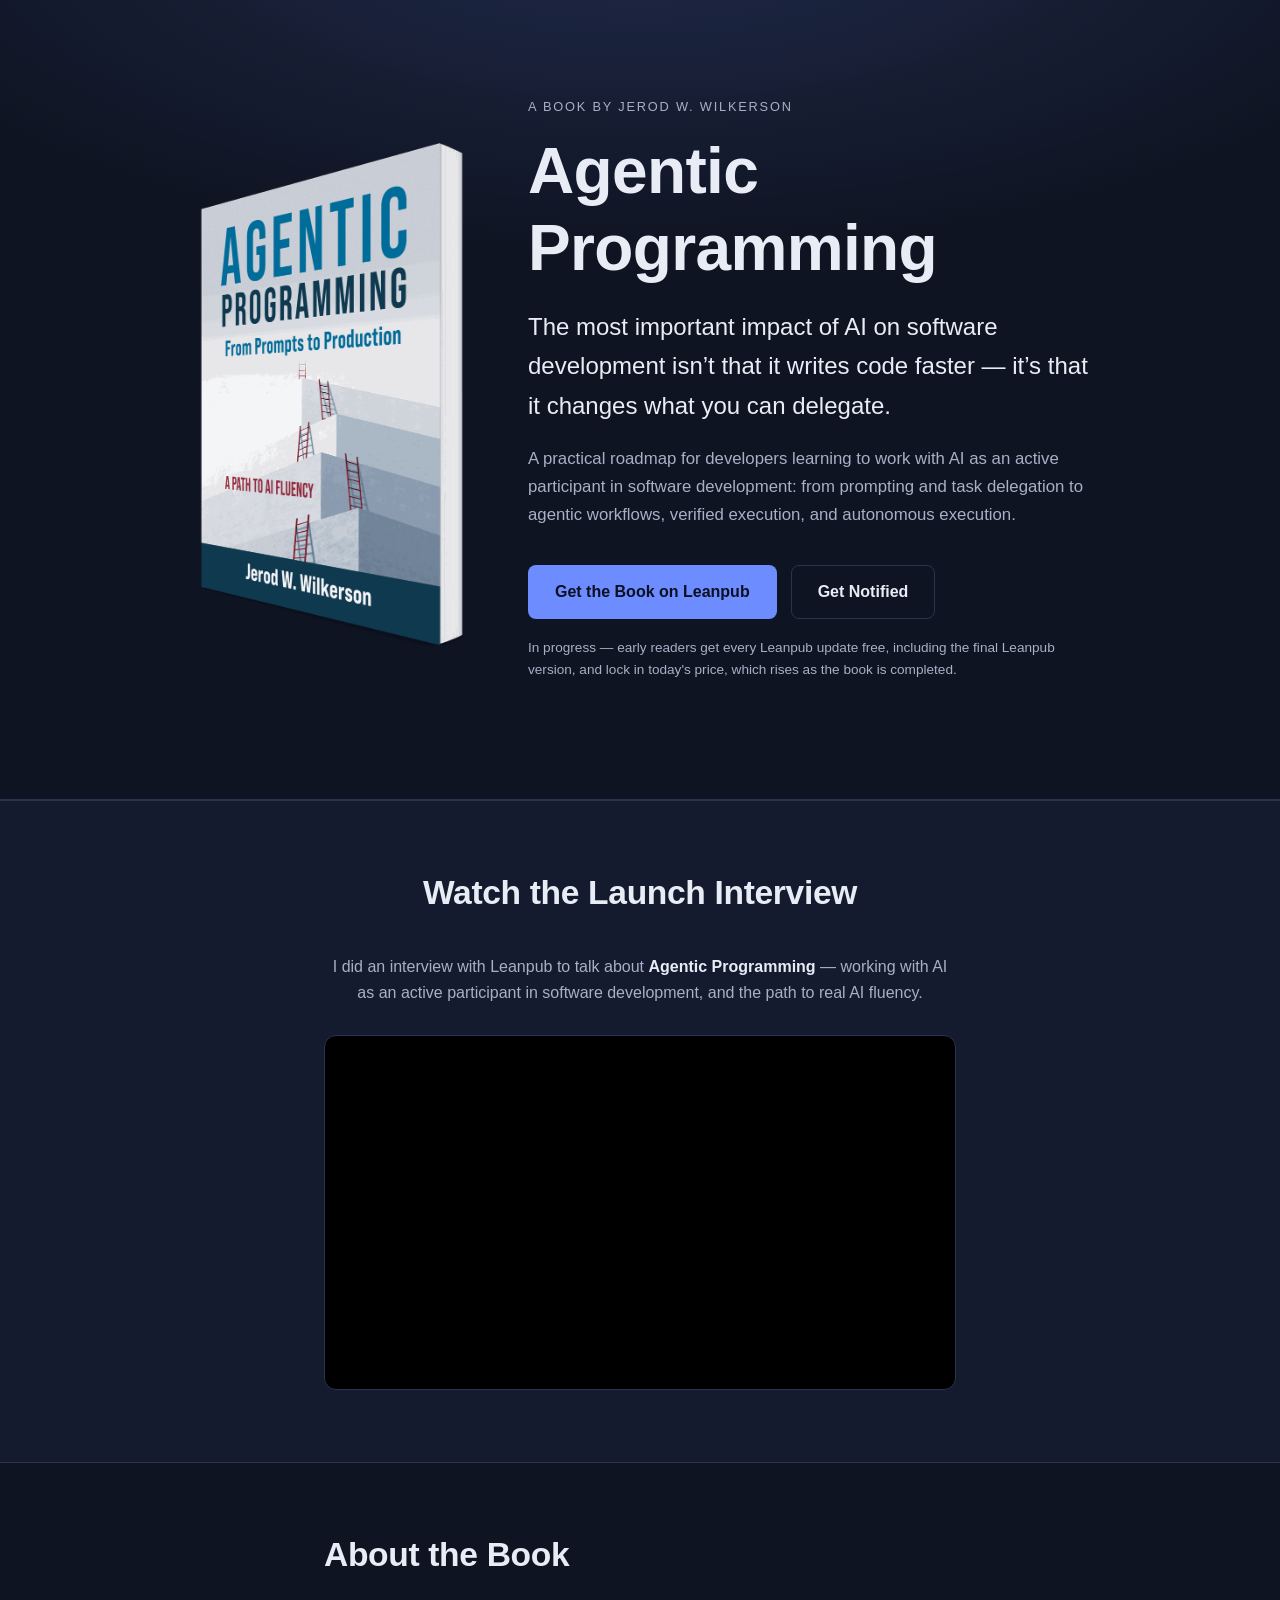
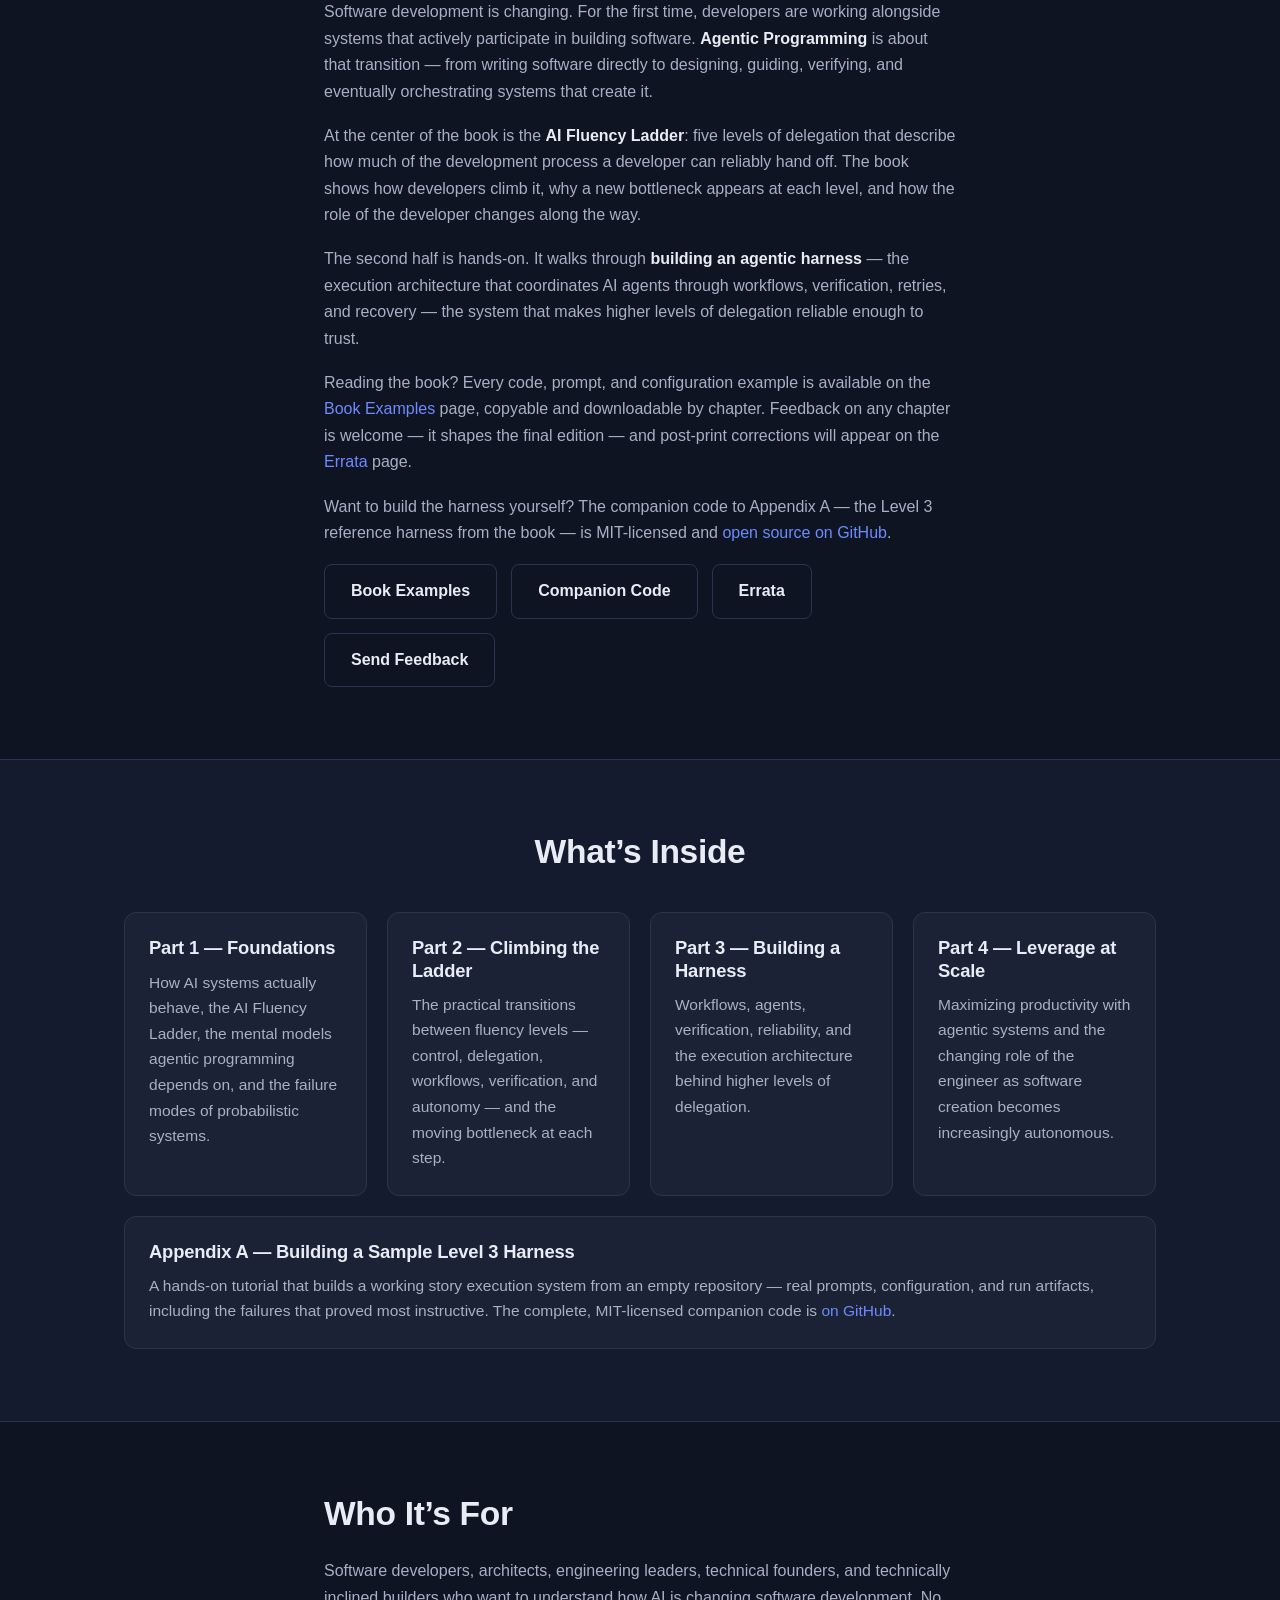
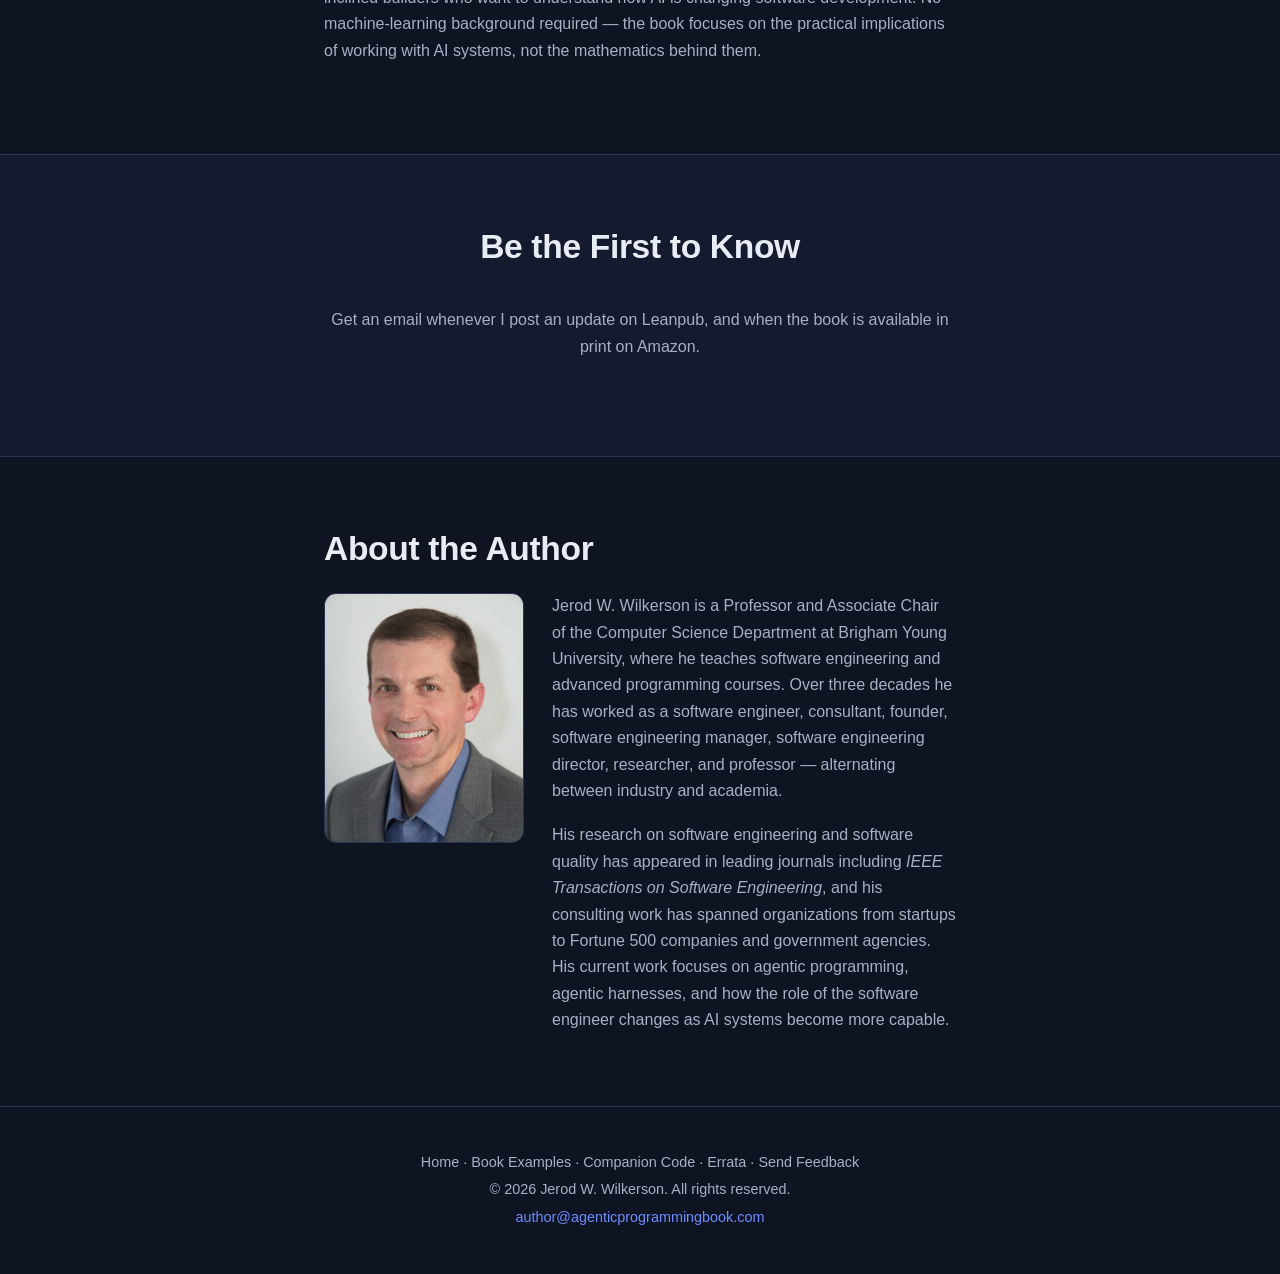
==== index.html @ 7eb28b61 "Replace hero cover with the 3D render of the final cover Crop and resize the professional 3D cover t" ====
<!DOCTYPE html>
<html lang="en">
<head>
  <meta charset="utf-8">
  <meta name="viewport" content="width=device-width, initial-scale=1">
  <title>Agentic Programming — From Prompts to Production: A Path to AI Fluency</title>
  <meta name="description" content="A roadmap for developers working with AI: climb the AI Fluency Ladder and build an agentic harness — from prompting to verified, autonomous execution.">

  <!-- Open Graph / social sharing -->
  <meta property="og:type" content="website">
  <meta property="og:url" content="https://agenticprogrammingbook.com/">
  <meta property="og:site_name" content="agenticprogrammingbook.com">
  <meta property="og:title" content="Agentic Programming">
  <meta property="og:description" content="A practical roadmap for developers learning to work with AI as an active participant in software development.">
  <meta property="og:image" content="https://agenticprogrammingbook.com/images/cover-share.jpg">
  <meta property="og:image:width" content="1200">
  <meta property="og:image:height" content="630">
  <meta property="og:image:alt" content="Agentic Programming by Jerod W. Wilkerson">
  <meta name="twitter:card" content="summary_large_image">

  <link rel="icon" href="favicon.svg" type="image/svg+xml">
  <link rel="stylesheet" href="styles.css">
</head>
<body>
  <header class="hero">
    <div class="container hero-grid">
      <img class="hero-cover" src="images/cover-web.png" width="640" height="1157" alt="Cover of Agentic Programming by Jerod W. Wilkerson">
      <div class="hero-copy">
      <p class="eyebrow">A book by Jerod W. Wilkerson</p>
      <h1>Agentic Programming</h1>
      <p class="tagline">The most important impact of AI on software development isn&rsquo;t that it writes code faster &mdash; it&rsquo;s that it changes what you can delegate.</p>
      <p class="subtitle">A practical roadmap for developers learning to work with AI as an active participant in software development: from prompting and task delegation to agentic workflows, verified execution, and autonomous execution.</p>

      <div class="cta-row">
        <a class="btn btn-primary" href="https://leanpub.com/agenticprogramming" target="_blank" rel="noopener noreferrer">
          Get the Book on Leanpub
        </a>
        <a class="btn btn-secondary" href="#notify">Get Notified</a>
      </div>
      <p class="cta-note">In progress — early readers get every Leanpub update free, including the final Leanpub version, and lock in today's price, which rises as the book is completed.</p>
      </div>
    </div>
  </header>

  <main>
    <section class="section section-alt" id="interview">
      <div class="container narrow center">
        <h2>Watch the Launch Interview</h2>
        <p>I did an interview with Leanpub to talk about <strong>Agentic Programming</strong> &mdash; working with AI as an active participant in software development, and the path to real AI fluency.</p>
        <div class="video-embed">
          <iframe src="https://www.youtube-nocookie.com/embed/8nQmI9jeba4" title="Agentic Programming launch interview" frameborder="0" allow="accelerometer; autoplay; clipboard-write; encrypted-media; gyroscope; picture-in-picture; web-share" referrerpolicy="strict-origin-when-cross-origin" allowfullscreen></iframe>
        </div>
      </div>
    </section>

    <section class="section" id="about">
      <div class="container narrow">
        <h2>About the Book</h2>
        <p>Software development is changing. For the first time, developers are working alongside systems that actively participate in building software. <strong>Agentic Programming</strong> is about that transition &mdash; from writing software directly to designing, guiding, verifying, and eventually orchestrating systems that create it.</p>
        <p>At the center of the book is the <strong>AI Fluency Ladder</strong>: five levels of delegation that describe how much of the development process a developer can reliably hand off. The book shows how developers climb it, why a new bottleneck appears at each level, and how the role of the developer changes along the way.</p>
        <p>The second half is hands-on. It walks through <strong>building an agentic harness</strong> &mdash; the execution architecture that coordinates AI agents through workflows, verification, retries, and recovery &mdash; the system that makes higher levels of delegation reliable enough to trust.</p>
        <p>Reading the book? Every code, prompt, and configuration example is available on the <a href="/examples/">Book Examples</a> page, copyable and downloadable by chapter. Feedback on any chapter is welcome &mdash; it shapes the final edition &mdash; and post-print corrections will appear on the <a href="/errata/">Errata</a> page.</p>
        <p>Want to build the harness yourself? The companion code to Appendix A &mdash; the Level&nbsp;3 reference harness from the book &mdash; is MIT-licensed and <a href="https://github.com/jerodw/level-five" target="_blank" rel="noopener noreferrer">open source on GitHub</a>.</p>
        <div class="cta-row cta-row-left">
          <a class="btn btn-secondary" href="/examples/">Book Examples</a>
          <a class="btn btn-secondary" href="https://github.com/jerodw/level-five" target="_blank" rel="noopener noreferrer">Companion Code</a>
          <a class="btn btn-secondary" href="/errata/">Errata</a>
          <a class="btn btn-secondary" href="/feedback/">Send Feedback</a>
        </div>
      </div>
    </section>

    <section class="section section-alt" id="inside">
      <div class="container">
        <h2>What&rsquo;s Inside</h2>
        <div class="grid">
          <div class="card">
            <h3>Part 1 &mdash; Foundations</h3>
            <p>How AI systems actually behave, the AI Fluency Ladder, the mental models agentic programming depends on, and the failure modes of probabilistic systems.</p>
          </div>
          <div class="card">
            <h3>Part 2 &mdash; Climbing the Ladder</h3>
            <p>The practical transitions between fluency levels &mdash; control, delegation, workflows, verification, and autonomy &mdash; and the moving bottleneck at each step.</p>
          </div>
          <div class="card">
            <h3>Part 3 &mdash; Building a Harness</h3>
            <p>Workflows, agents, verification, reliability, and the execution architecture behind higher levels of delegation.</p>
          </div>
          <div class="card">
            <h3>Part 4 &mdash; Leverage at Scale</h3>
            <p>Maximizing productivity with agentic systems and the changing role of the engineer as software creation becomes increasingly autonomous.</p>
          </div>
          <div class="card card-wide">
            <h3>Appendix A &mdash; Building a Sample Level&nbsp;3 Harness</h3>
            <p>A hands-on tutorial that builds a working story execution system from an empty repository &mdash; real prompts, configuration, and run artifacts, including the failures that proved most instructive. The complete, MIT-licensed companion code is <a href="https://github.com/jerodw/level-five" target="_blank" rel="noopener noreferrer">on GitHub</a>.</p>
          </div>
        </div>
      </div>
    </section>

    <section class="section" id="audience">
      <div class="container narrow">
        <h2>Who It&rsquo;s For</h2>
        <p>Software developers, architects, engineering leaders, technical founders, and technically inclined builders who want to understand how AI is changing software development. No machine-learning background required &mdash; the book focuses on the practical implications of working with AI systems, not the mathematics behind them.</p>
      </div>
    </section>

    <section class="section section-alt" id="notify">
      <div class="container narrow center">
        <h2>Be the First to Know</h2>
        <p>Get an email whenever I post an update on Leanpub, and when the book is available in print on Amazon.</p>
        <!-- MailerLite embedded signup form (account 2457989, form 4Bu8OJ) -->
        <div class="ml-embedded" data-form="4Bu8OJ"></div>
      </div>
    </section>

    <section class="section" id="author">
      <div class="container narrow">
        <h2>About the Author</h2>
        <div class="author-layout">
          <img class="author-photo" src="images/author-photo.jpg" srcset="images/author-photo-200.jpg 200w, images/author-photo-400.jpg 400w, images/author-photo.jpg 600w" sizes="(max-width: 600px) 180px, 200px" alt="Photo of Jerod W. Wilkerson" loading="lazy" onerror="this.style.display='none'">
          <div class="author-bio">
            <p>Jerod W. Wilkerson is a Professor and Associate Chair of the Computer Science Department at Brigham Young University, where he teaches software engineering and advanced programming courses. Over three decades he has worked as a software engineer, consultant, founder, software engineering manager, software engineering director, researcher, and professor &mdash; alternating between industry and academia.</p>
            <p>His research on software engineering and software quality has appeared in leading journals including <em>IEEE Transactions on Software Engineering</em>, and his consulting work has spanned organizations from startups to Fortune 500 companies and government agencies. His current work focuses on agentic programming, agentic harnesses, and how the role of the software engineer changes as AI systems become more capable.</p>
          </div>
        </div>
      </div>
    </section>
  </main>

  <footer class="footer">
    <div class="container">
      <p class="footer-nav"><a href="/">Home</a> &middot; <a href="/examples/">Book Examples</a> &middot; <a href="https://github.com/jerodw/level-five" target="_blank" rel="noopener noreferrer">Companion Code</a> &middot; <a href="/errata/">Errata</a> &middot; <a href="/feedback/">Send Feedback</a></p>
      <p>&copy; 2026 Jerod W. Wilkerson. All rights reserved.</p>
      <p><a href="mailto:author@agenticprogrammingbook.com">author@agenticprogrammingbook.com</a></p>
    </div>
  </footer>

  <!-- MailerLite Universal -->
  <script>
      (function(w,d,e,u,f,l,n){w[f]=w[f]||function(){(w[f].q=w[f].q||[])
      .push(arguments);},l=d.createElement(e),l.async=1,l.src=u,
      n=d.getElementsByTagName(e)[0],n.parentNode.insertBefore(l,n);})
      (window,document,'script','https://assets.mailerlite.com/js/universal.js','ml');
      ml('account', '2457989');
  </script>
  <!-- End MailerLite Universal -->
</body>
</html>
---- styles.css ----
:root {
  --bg: #0f1422;
  --bg-alt: #151b2e;
  --surface: #1b2236;
  --text: #e8ecf5;
  --muted: #a7b0c4;
  --accent: #6c8cff;
  --accent-hover: #8aa3ff;
  --border: #2a3350;
  --maxw: 1080px;
  --maxw-narrow: 680px;
}

* { box-sizing: border-box; }

html { scroll-behavior: smooth; }

body {
  margin: 0;
  font-family: -apple-system, BlinkMacSystemFont, "Segoe UI", Roboto, Helvetica, Arial, sans-serif;
  line-height: 1.65;
  color: var(--text);
  background: var(--bg);
  -webkit-font-smoothing: antialiased;
}

.container {
  width: 100%;
  max-width: var(--maxw);
  margin: 0 auto;
  padding: 0 24px;
}

.container.narrow { max-width: var(--maxw-narrow); }
.center { text-align: center; }

h1, h2, h3 { line-height: 1.2; letter-spacing: -0.01em; }

a { color: var(--accent); text-decoration: none; }
a:hover { color: var(--accent-hover); text-decoration: underline; }

/* Hero */
.hero {
  padding: 96px 0 104px;
  background: radial-gradient(1200px 480px at 50% -10%, rgba(108,140,255,0.18), transparent 70%), var(--bg);
  border-bottom: 1px solid var(--border);
  text-align: center;
}

.eyebrow {
  text-transform: uppercase;
  letter-spacing: 0.14em;
  font-size: 0.8rem;
  color: var(--muted);
  margin: 0 0 16px;
}

.hero h1 {
  font-size: clamp(2.5rem, 6vw, 4rem);
  margin: 0 0 20px;
}

.tagline {
  font-size: clamp(1.15rem, 2.4vw, 1.5rem);
  max-width: 760px;
  margin: 0 auto 20px;
  color: var(--text);
}

.subtitle {
  font-size: 1.05rem;
  max-width: 680px;
  margin: 0 auto 36px;
  color: var(--muted);
}

/* Buttons */
.cta-row {
  display: flex;
  gap: 14px;
  justify-content: center;
  flex-wrap: wrap;
}

.btn {
  display: inline-block;
  padding: 13px 26px;
  border-radius: 8px;
  font-weight: 600;
  font-size: 1rem;
  text-decoration: none;
  transition: background 0.15s ease, border-color 0.15s ease, transform 0.05s ease;
  border: 1px solid transparent;
}
.btn:hover { text-decoration: none; }
.btn:active { transform: translateY(1px); }

.btn-primary { background: var(--accent); color: #0c1020; }
.btn-primary:hover { background: var(--accent-hover); color: #0c1020; }

.btn-secondary { background: transparent; color: var(--text); border-color: var(--border); }
.btn-secondary:hover { border-color: var(--accent); color: var(--accent-hover); }

.cta-row-left { justify-content: flex-start; }

.cta-note {
  font-size: 0.85rem;
  color: var(--muted);
  margin-top: 18px;
}

/* Hero cover + two-column layout */
.hero-grid {
  display: flex;
  align-items: center;
  justify-content: center;
  gap: 56px;
  text-align: left;
}
.hero-cover {
  flex: 0 0 auto;
  width: 280px;
  max-width: 100%;
  height: auto;
  /* 3D render on a transparent background; the shadow is baked into the image. */
}
.hero-copy { max-width: 560px; }
.hero-copy .tagline,
.hero-copy .subtitle { margin-left: 0; margin-right: 0; }
.hero-copy .cta-row { justify-content: flex-start; }

@media (max-width: 820px) {
  .hero-grid { flex-direction: column; text-align: center; gap: 36px; }
  .hero-cover { width: 230px; }
  .hero-copy .tagline,
  .hero-copy .subtitle { margin-left: auto; margin-right: auto; }
  .hero-copy .cta-row { justify-content: center; }
}

/* Sections */
.section { padding: 72px 0; }
.section-alt { background: var(--bg-alt); border-top: 1px solid var(--border); border-bottom: 1px solid var(--border); }

.section h2 {
  font-size: clamp(1.6rem, 3vw, 2.1rem);
  margin: 0 0 24px;
}
.section.section-alt .container > h2 { text-align: center; margin-bottom: 40px; }

.section p { color: var(--muted); margin: 0 0 18px; }
.section p strong { color: var(--text); }

.video-embed {
  position: relative;
  width: 100%;
  aspect-ratio: 16 / 9;
  margin-top: 28px;
  border-radius: 12px;
  overflow: hidden;
  border: 1px solid var(--border);
  background: #000;
}
.video-embed iframe {
  position: absolute;
  inset: 0;
  width: 100%;
  height: 100%;
}

/* Card grid */
.grid {
  display: grid;
  grid-template-columns: repeat(auto-fit, minmax(240px, 1fr));
  gap: 20px;
}

.card {
  background: var(--surface);
  border: 1px solid var(--border);
  border-radius: 12px;
  padding: 24px;
}
.card h3 { margin: 0 0 10px; font-size: 1.15rem; color: var(--text); }
.card p { margin: 0; font-size: 0.97rem; }
.card-wide { grid-column: 1 / -1; }

/* Author */
.author-layout {
  display: flex;
  gap: 28px;
  align-items: flex-start;
}
.author-photo {
  flex: 0 0 auto;
  display: block;
  width: 200px;
  height: auto;          /* preserve the photo's natural 4:5 aspect ratio */
  border-radius: 12px;
  border: 1px solid var(--border);
}
.author-bio { flex: 1 1 auto; }
.author-bio p:last-child { margin-bottom: 0; }

@media (max-width: 600px) {
  .author-layout { flex-direction: column; align-items: center; text-align: left; }
  .author-photo { width: 180px; }
}

/* MailerLite embedded form */
.ml-embedded {
  max-width: 460px;
  margin: 24px auto 0;
}

/* Feedback form (/feedback) */
.feedback-title {
  font-size: clamp(2rem, 5vw, 3rem);
  margin: 0 0 20px;
  text-align: center;
}

.feedback-form { margin-top: 36px; }

.feedback-form .field { margin-bottom: 22px; }

.feedback-form label {
  display: block;
  font-weight: 600;
  margin-bottom: 8px;
  color: var(--text);
}

.feedback-form .req { color: var(--accent); }

.feedback-form select,
.feedback-form input,
.feedback-form textarea {
  width: 100%;
  padding: 11px 14px;
  font: inherit;
  color: var(--text);
  background: var(--surface);
  border: 1px solid var(--border);
  border-radius: 8px;
}
.feedback-form textarea { resize: vertical; }

.feedback-form select:focus,
.feedback-form input:focus,
.feedback-form textarea:focus {
  outline: 2px solid var(--accent-hover);
  outline-offset: 1px;
  border-color: var(--accent);
}

.feedback-form .field-note {
  font-size: 0.85rem;
  color: var(--muted);
  margin: 8px 0 0;
}

/* Honeypot: hidden from humans, present for bots */
.hp-field {
  position: absolute;
  left: -9999px;
  width: 1px;
  height: 1px;
  overflow: hidden;
}

.form-error { color: #ff8a8a; }

.form-thanks { text-align: center; padding: 40px 0; }
.form-thanks h2 { font-size: clamp(1.6rem, 3vw, 2.1rem); margin: 0 0 12px; }

/* Subpage title (errata, examples) */
.page-title {
  font-size: clamp(2rem, 5vw, 3rem);
  margin: 0 0 20px;
  text-align: center;
}

/* Errata (/errata) */
.errata-list { margin-top: 48px; }
.errata-list h2 { font-size: clamp(1.4rem, 2.6vw, 1.8rem); margin: 0 0 20px; }
.erratum {
  border-top: 1px solid var(--border);
  padding: 18px 0 6px;
}
.erratum-meta {
  font-size: 0.85rem;
  color: var(--muted);
  margin: 0 0 6px;
}
.erratum-loc { color: var(--text); font-weight: 600; }
.erratum-desc { margin: 0 0 12px; }

/* Book examples (/examples) */
.examples-intro { padding: 0; margin-bottom: 8px; }

.chapter-index {
  display: flex;
  flex-wrap: wrap;
  justify-content: center;
  gap: 10px;
  margin: 24px auto 8px;
  max-width: 820px;
}
.chip {
  display: inline-block;
  padding: 6px 14px;
  border: 1px solid var(--border);
  border-radius: 999px;
  background: var(--surface);
  color: var(--text);
  font-size: 0.9rem;
}
.chip:hover { border-color: var(--accent); color: var(--accent-hover); text-decoration: none; }

.examples-loading { color: var(--muted); margin-top: 40px; }

.chapter-block { margin-top: 56px; }
.chapter-head {
  display: flex;
  align-items: baseline;
  justify-content: space-between;
  flex-wrap: wrap;
  gap: 10px 18px;
  border-bottom: 1px solid var(--border);
  padding-bottom: 12px;
  margin-bottom: 8px;
}
.chapter-head h2 { margin: 0; font-size: clamp(1.4rem, 2.6vw, 1.8rem); }
.chapter-meta { display: flex; align-items: center; gap: 14px; }
.chapter-count { font-size: 0.9rem; color: var(--muted); }

.btn-small {
  padding: 7px 14px;
  font-size: 0.85rem;
  border-radius: 7px;
  font-family: inherit;
  cursor: pointer;
}
button.btn-small:disabled { opacity: 0.7; cursor: default; }

.example {
  background: var(--surface);
  border: 1px solid var(--border);
  border-radius: 12px;
  padding: 20px 22px;
  margin-top: 24px;
}
.example:target { border-color: var(--accent); }

.example-head {
  display: flex;
  align-items: flex-start;
  justify-content: space-between;
  flex-wrap: wrap;
  gap: 10px 18px;
  margin-bottom: 10px;
}
.example-title {
  display: flex;
  align-items: baseline;
  flex-wrap: wrap;
  gap: 10px;
  min-width: 0;
}
.example-title h3 { margin: 0; font-size: 1.05rem; color: var(--text); }
.example-anchor { color: var(--muted); font-weight: 600; }
.example-anchor:hover { color: var(--accent-hover); text-decoration: none; }

.type-tag {
  display: inline-block;
  padding: 2px 10px;
  border-radius: 999px;
  border: 1px solid var(--border);
  font-size: 0.72rem;
  text-transform: uppercase;
  letter-spacing: 0.08em;
  color: var(--muted);
  background: var(--bg-alt);
}

.example-actions { display: flex; gap: 8px; flex-shrink: 0; }

.example-desc { font-size: 0.95rem; margin: 0 0 12px; }

.example-code {
  background: var(--bg);
  border: 1px solid var(--border);
  border-radius: 8px;
  padding: 14px 16px;
  margin: 0;
  overflow-x: auto;
  font-size: 0.85rem;
  line-height: 1.55;
  tab-size: 4;
}
.example-code code {
  font-family: ui-monospace, SFMono-Regular, Menlo, Consolas, "Liberation Mono", monospace;
  white-space: pre;
}

/* Footer nav links */
.footer-nav a { color: var(--muted); }
.footer-nav a:hover { color: var(--accent-hover); }

/* Footer */
.footer {
  padding: 40px 0;
  border-top: 1px solid var(--border);
  background: var(--bg);
  text-align: center;
}
.footer p { margin: 4px 0; color: var(--muted); font-size: 0.9rem; }

/* Focus visibility for keyboard users */
a:focus-visible, .btn:focus-visible {
  outline: 2px solid var(--accent-hover);
  outline-offset: 3px;
}

@media (max-width: 600px) {
  .hero { padding: 72px 0 56px; }
  .section { padding: 56px 0; }
}

/* What's New (/whats-new) — unlisted release-notes page */

/* Prose runs narrow inside the wide container; the change tables use the full width. */
.prose {
  max-width: var(--maxw-narrow);
  margin-left: auto;
  margin-right: auto;
}

.standfirst {
  font-size: 1.15rem;
  color: var(--text);
}

.release { margin-top: 56px; }

.release-date {
  font-size: clamp(1.4rem, 2.8vw, 1.9rem);
  margin: 0 0 8px;
  padding-bottom: 14px;
  border-bottom: 1px solid var(--border);
}

.release-tag {
  display: inline-block;
  margin-left: 10px;
  padding: 3px 12px;
  border-radius: 999px;
  border: 1px solid var(--border);
  background: var(--surface);
  font-size: 0.72rem;
  font-weight: 600;
  letter-spacing: 0.08em;
  text-transform: uppercase;
  color: var(--muted);
  vertical-align: middle;
}

/* Older releases collapse: <details class="release release-past"> */
.release-past > summary { cursor: pointer; list-style: none; }
.release-past > summary::-webkit-details-marker { display: none; }
.release-past > summary::before {
  content: "\25B8";
  display: inline-block;
  margin-right: 12px;
  color: var(--muted);
  transition: transform 0.15s ease;
}
.release-past[open] > summary::before { transform: rotate(90deg); }
.release-past > summary:hover { color: var(--accent-hover); }

.tier { margin-top: 48px; }

.tier-title {
  font-size: clamp(1.15rem, 2.2vw, 1.4rem);
  margin: 0 0 6px;
  color: var(--text);
}

.tier-note {
  color: var(--muted);
  margin: 0 0 4px;
  font-size: 0.95rem;
}

/* "The short version" heads prose rather than a table, so it needs the gap. */
.prose > .tier-title { margin-bottom: 14px; }

/* Change tables (Tier 1 / Tier 2) */
.changes {
  width: 100%;
  border-collapse: collapse;
  margin-top: 20px;
}

.changes th {
  text-align: left;
  font-size: 0.72rem;
  font-weight: 600;
  text-transform: uppercase;
  letter-spacing: 0.1em;
  color: var(--muted);
  padding: 0 0 10px;
  border-bottom: 1px solid var(--border);
}
.changes th:first-child { padding-right: 32px; }

.changes td {
  border-top: 1px solid var(--border);
  padding: 18px 0;
  color: var(--muted);
  font-size: 0.97rem;
  vertical-align: top;
}
.changes td:first-child {
  width: 30%;
  padding-right: 32px;
  color: var(--text);
}
.changes td strong { color: var(--text); }

.close-note {
  margin-top: 64px;
  padding-top: 32px;
  border-top: 1px solid var(--border);
}
.close-note p { color: var(--muted); margin: 0 0 18px; }

.close-note .closing-line {
  color: var(--text);
  margin-bottom: 6px;
}

.signature { font-style: italic; }

/* Stack each row into a labeled block rather than squeezing two columns. */
@media (max-width: 700px) {
  .changes thead { display: none; }
  .changes,
  .changes tbody,
  .changes tr,
  .changes td { display: block; width: 100%; }

  .changes tr {
    border-top: 1px solid var(--border);
    padding: 18px 0;
  }
  .changes td { border-top: 0; padding: 0; }
  .changes td:first-child {
    width: auto;
    padding: 0 0 8px;
    font-size: 1rem;
  }
}
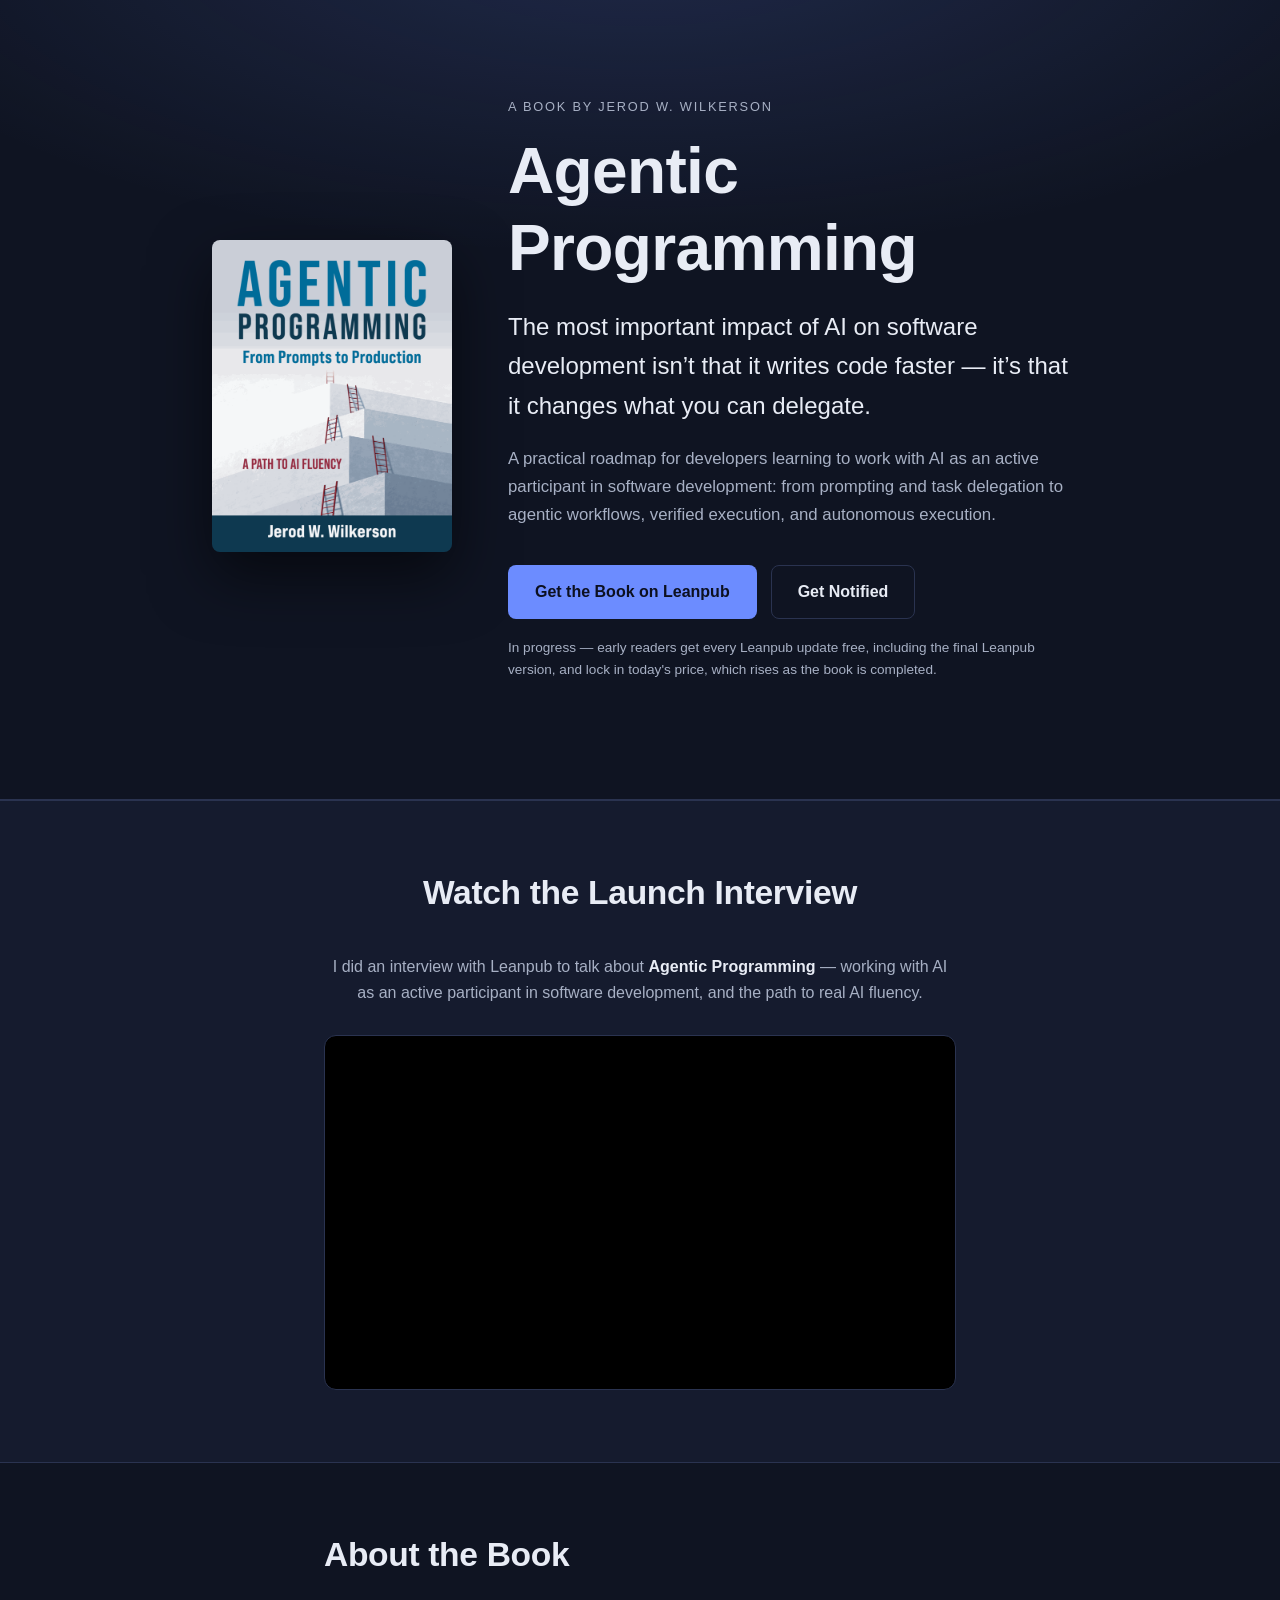
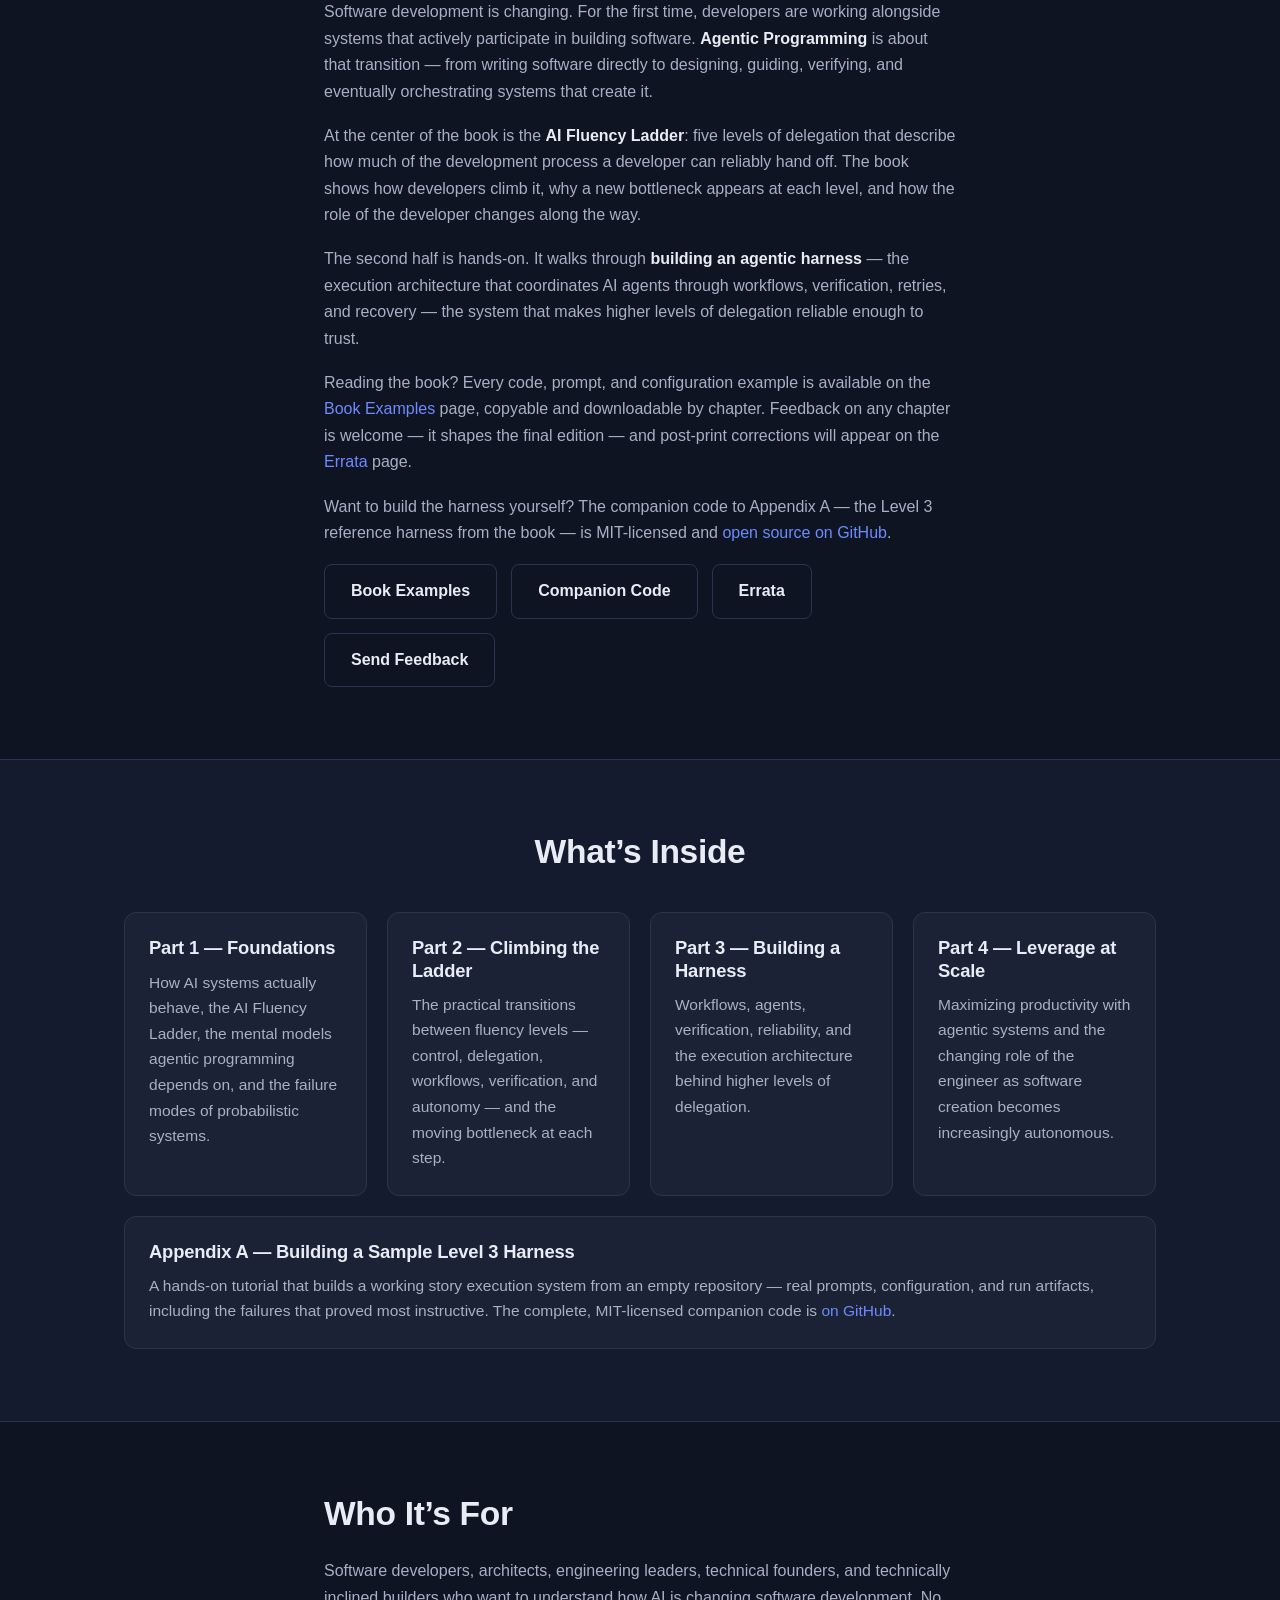
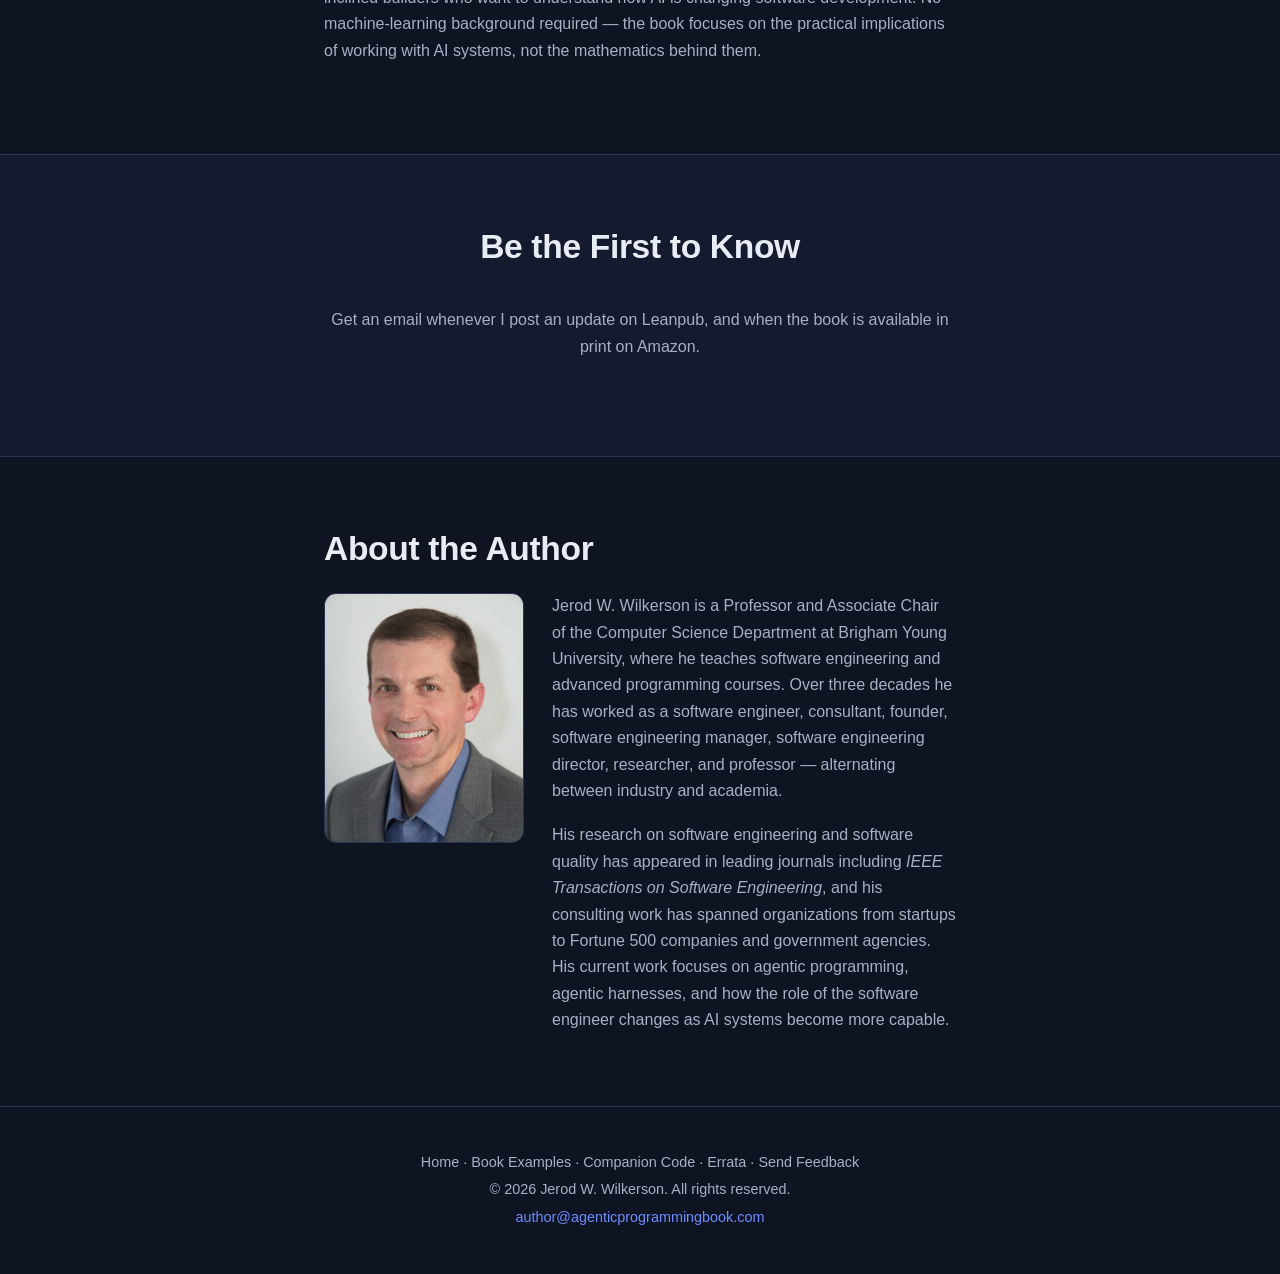
==== commit 2f2a3cbb: "Switch to the flat final cover; regenerate hero, full-size, and share images Use the flat FRONT-FINA" ====
--- a/index.html
+++ b/index.html
@@ -24,7 +24,7 @@
 <body>
   <header class="hero">
     <div class="container hero-grid">
-      <img class="hero-cover" src="images/cover-web.png" width="640" height="1157" alt="Cover of Agentic Programming by Jerod W. Wilkerson">
+      <img class="hero-cover" src="images/cover-web.png" width="600" height="781" alt="Cover of Agentic Programming by Jerod W. Wilkerson">
       <div class="hero-copy">
       <p class="eyebrow">A book by Jerod W. Wilkerson</p>
       <h1>Agentic Programming</h1>
--- a/styles.css
+++ b/styles.css
@@ -119,10 +119,11 @@
 }
 .hero-cover {
   flex: 0 0 auto;
-  width: 280px;
+  width: 240px;
   max-width: 100%;
   height: auto;
-  /* 3D render on a transparent background; the shadow is baked into the image. */
+  border-radius: 8px;
+  box-shadow: 0 24px 60px rgba(0, 0, 0, 0.55);
 }
 .hero-copy { max-width: 560px; }
 .hero-copy .tagline,
@@ -131,7 +132,7 @@
 
 @media (max-width: 820px) {
   .hero-grid { flex-direction: column; text-align: center; gap: 36px; }
-  .hero-cover { width: 230px; }
+  .hero-cover { width: 200px; }
   .hero-copy .tagline,
   .hero-copy .subtitle { margin-left: auto; margin-right: auto; }
   .hero-copy .cta-row { justify-content: center; }
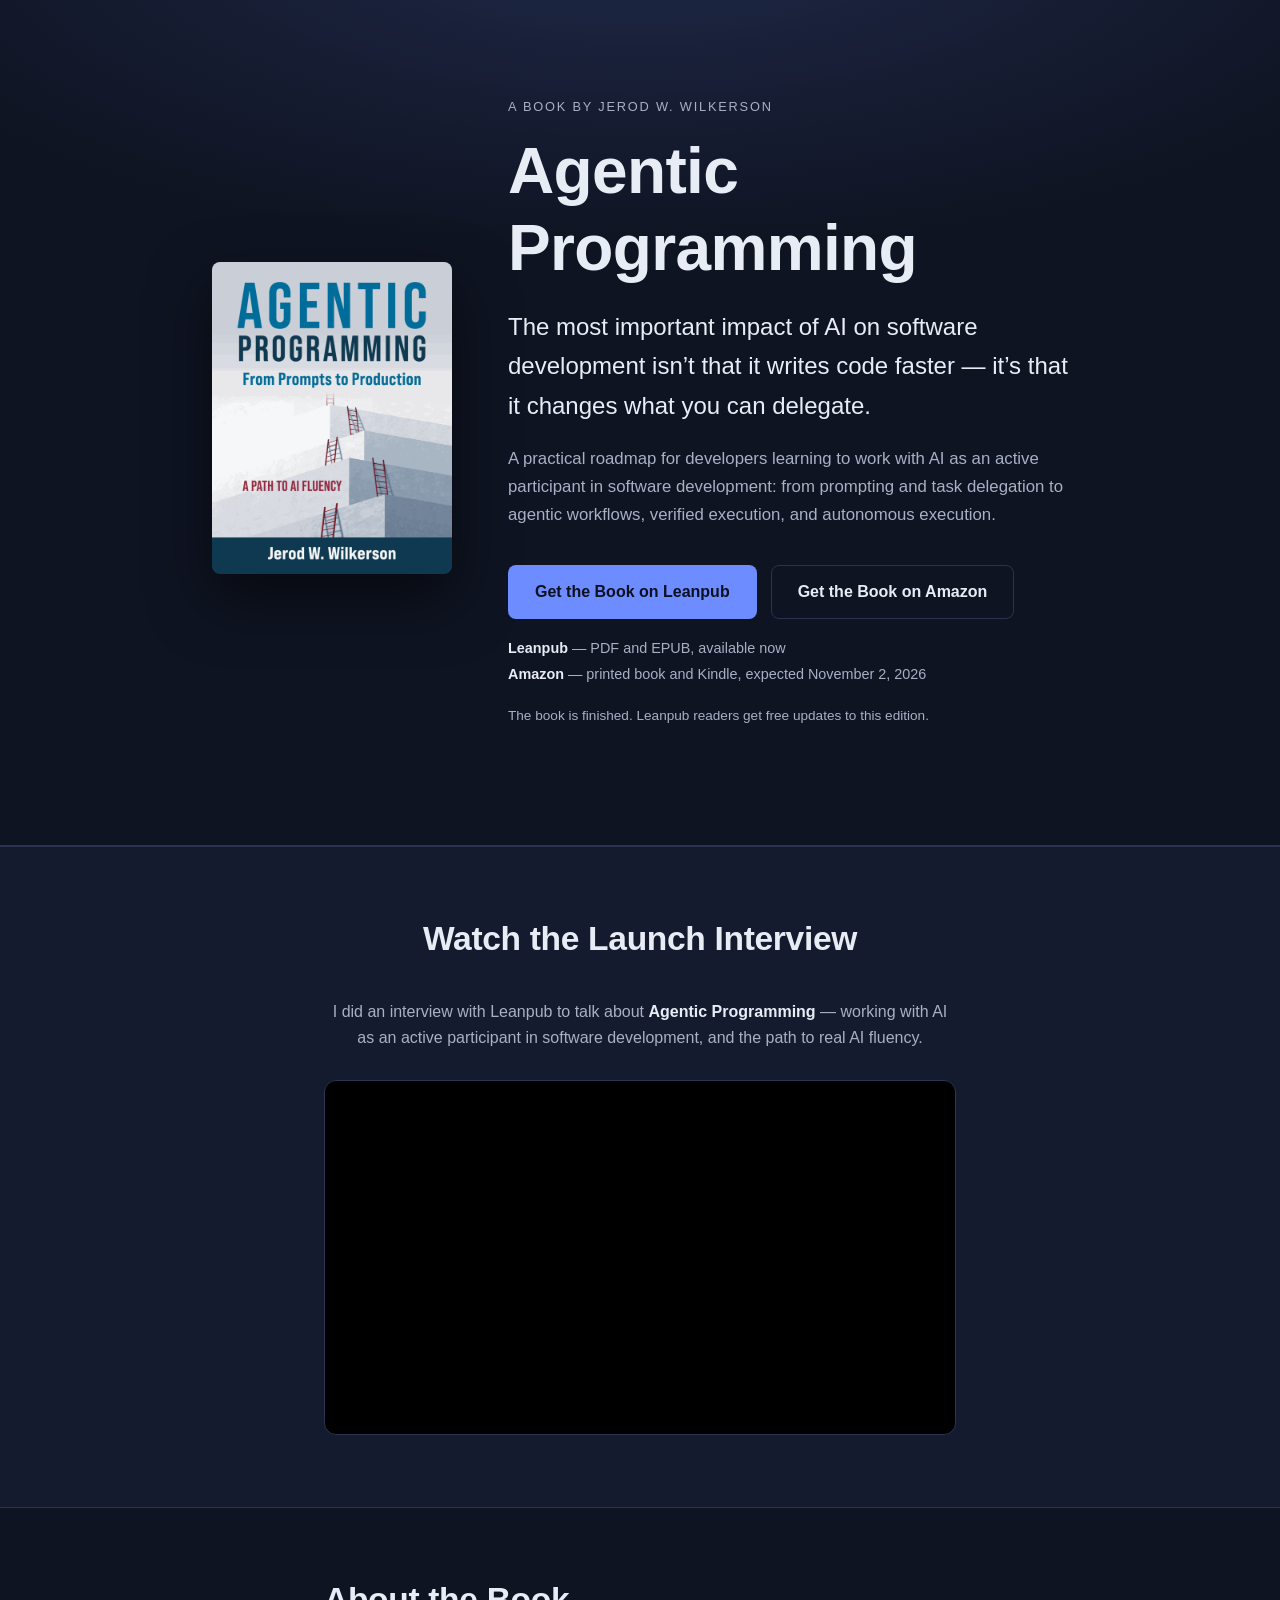
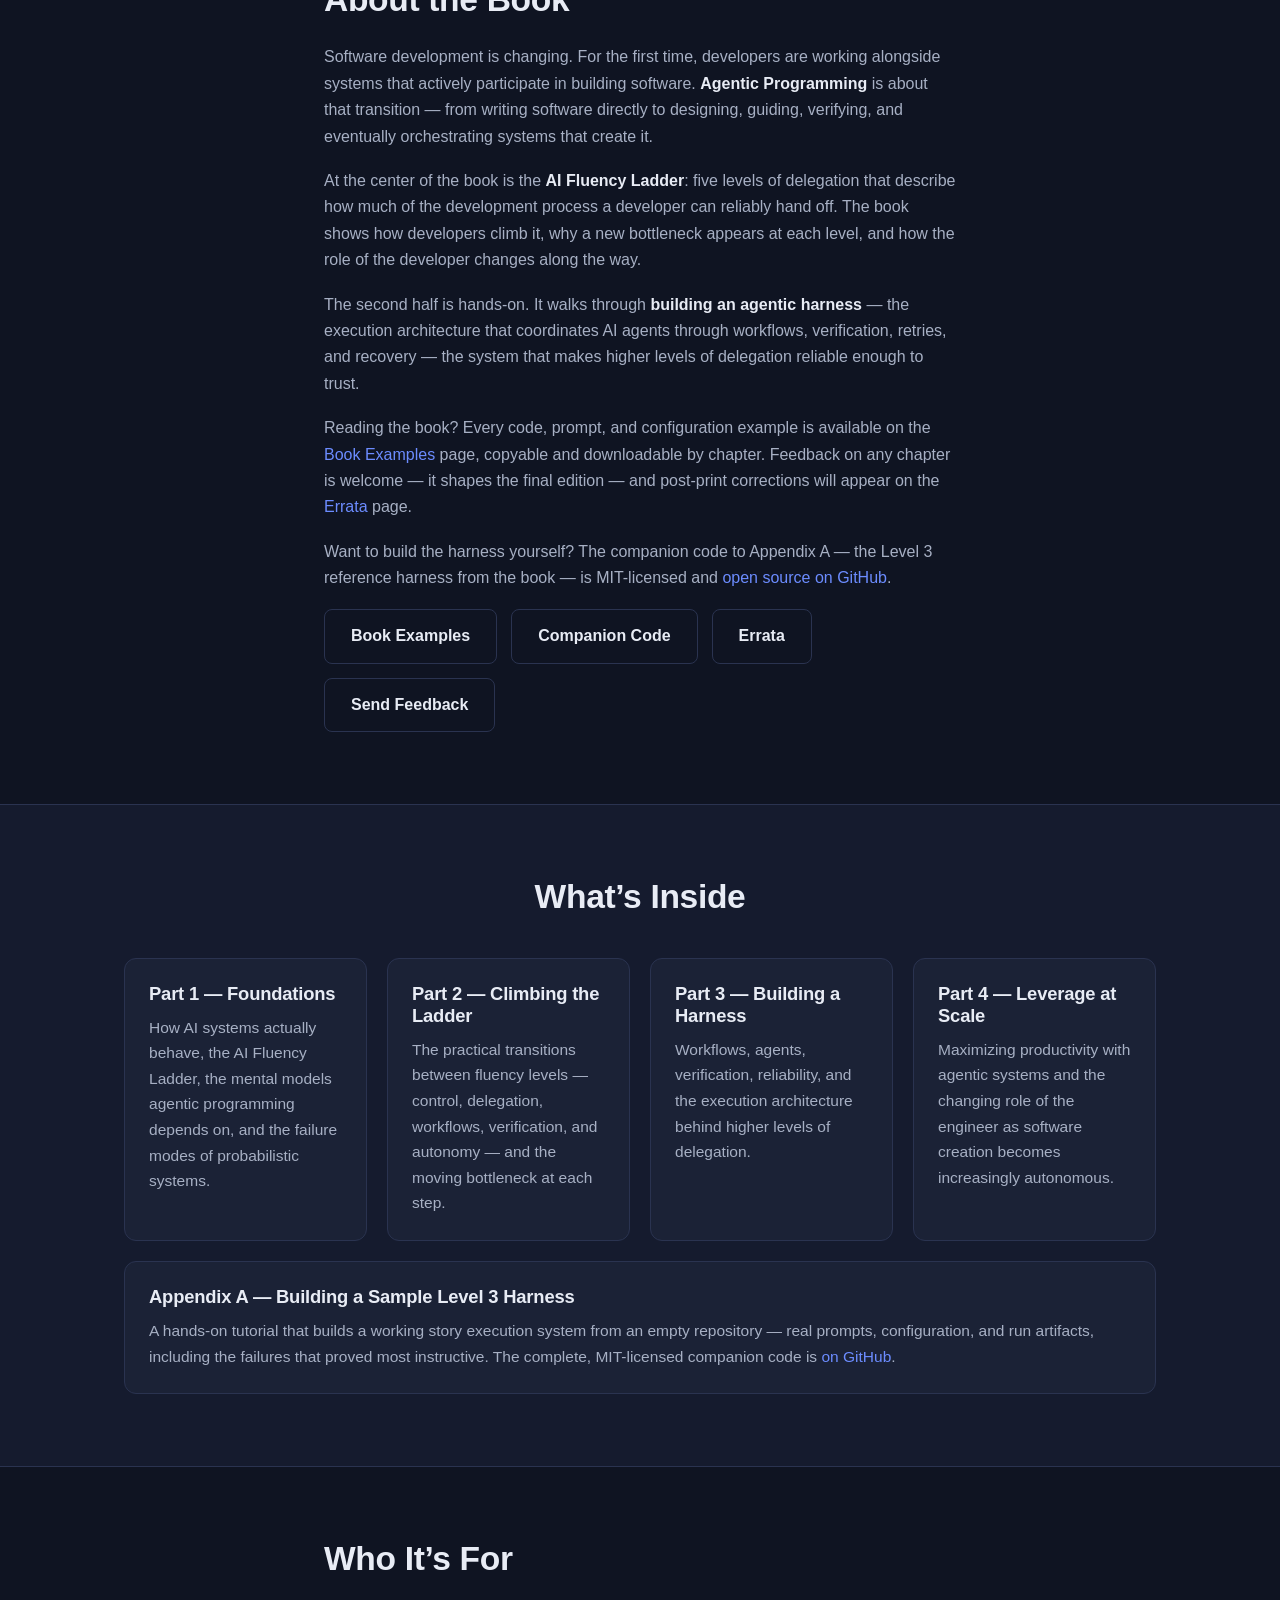
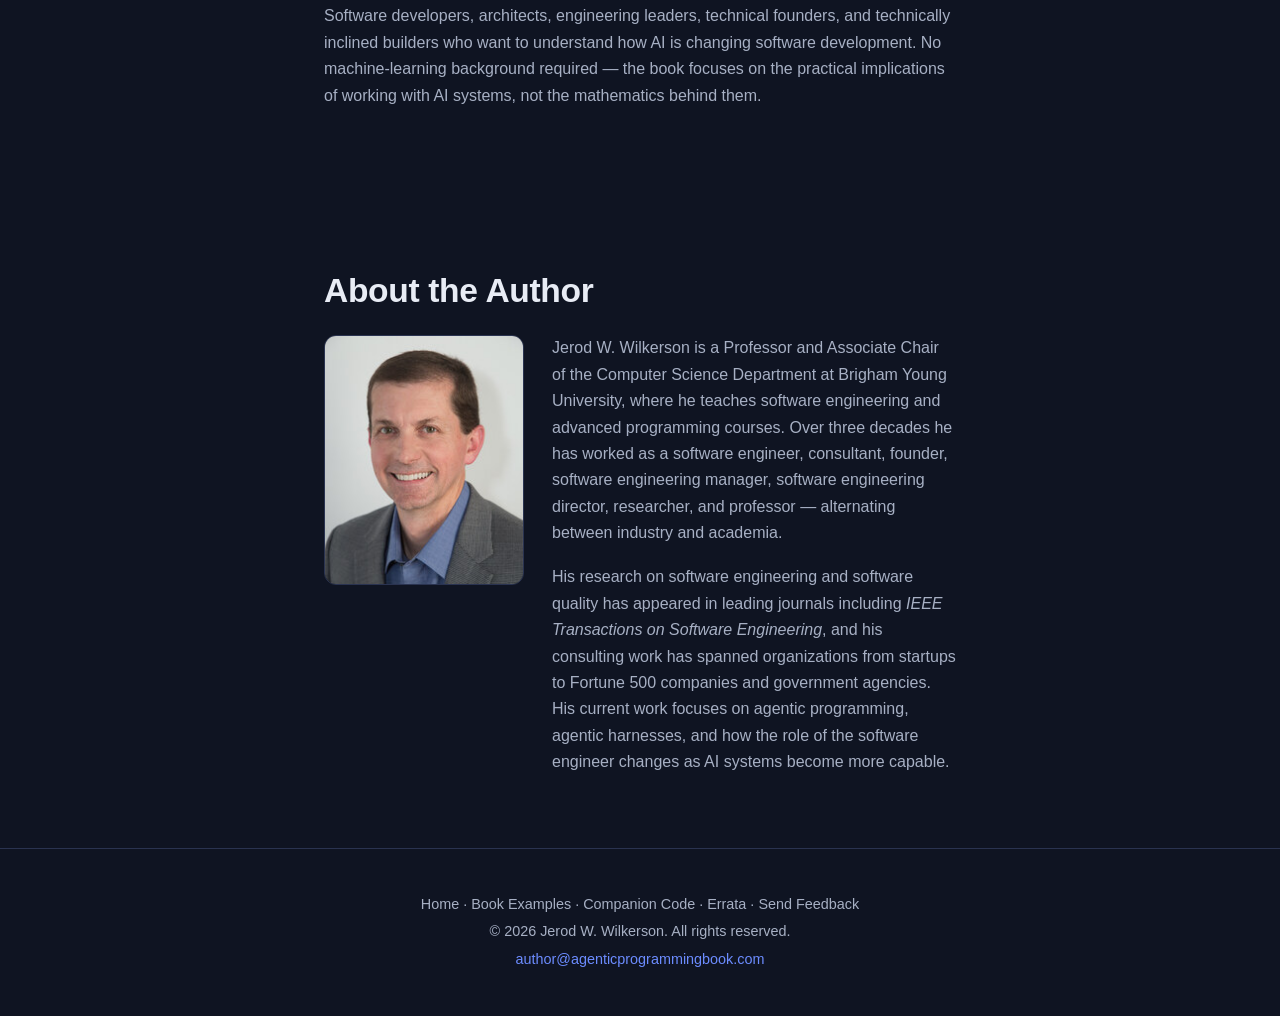
==== commit c0c8e35a: "Replace Get Notified with an Amazon availability popup and format list Remove the MailerLite signup " ====
--- a/index.html
+++ b/index.html
@@ -4,6 +4,7 @@
   <meta charset="utf-8">
   <meta name="viewport" content="width=device-width, initial-scale=1">
   <title>Agentic Programming — From Prompts to Production: A Path to AI Fluency</title>
+  <meta name="author" content="Jerod W. Wilkerson">
   <meta name="description" content="A roadmap for developers working with AI: climb the AI Fluency Ladder and build an agentic harness — from prompting to verified, autonomous execution.">
 
   <!-- Open Graph / social sharing -->
@@ -12,7 +13,7 @@
   <meta property="og:site_name" content="agenticprogrammingbook.com">
   <meta property="og:title" content="Agentic Programming">
   <meta property="og:description" content="A practical roadmap for developers learning to work with AI as an active participant in software development.">
-  <meta property="og:image" content="https://agenticprogrammingbook.com/images/cover-share.jpg">
+  <meta property="og:image" content="https://agenticprogrammingbook.com/images/cover-share.jpg?v=2">
   <meta property="og:image:width" content="1200">
   <meta property="og:image:height" content="630">
   <meta property="og:image:alt" content="Agentic Programming by Jerod W. Wilkerson">
@@ -35,9 +36,13 @@
         <a class="btn btn-primary" href="https://leanpub.com/agenticprogramming" target="_blank" rel="noopener noreferrer">
           Get the Book on Leanpub
         </a>
-        <a class="btn btn-secondary" href="#notify">Get Notified</a>
+        <button type="button" class="btn btn-secondary" id="amazon-btn" aria-haspopup="dialog">Get the Book on Amazon</button>
       </div>
-      <p class="cta-note">In progress — early readers get every Leanpub update free, including the final Leanpub version, and lock in today's price, which rises as the book is completed.</p>
+      <ul class="formats">
+        <li><strong>Leanpub</strong> &mdash; PDF and EPUB, available now</li>
+        <li><strong>Amazon</strong> &mdash; printed book and Kindle, expected November 2, 2026</li>
+      </ul>
+      <p class="cta-note">The book is finished. Leanpub readers get free updates to this edition.</p>
       </div>
     </div>
   </header>
@@ -105,15 +110,6 @@
       </div>
     </section>
 
-    <section class="section section-alt" id="notify">
-      <div class="container narrow center">
-        <h2>Be the First to Know</h2>
-        <p>Get an email whenever I post an update on Leanpub, and when the book is available in print on Amazon.</p>
-        <!-- MailerLite embedded signup form (account 2457989, form 4Bu8OJ) -->
-        <div class="ml-embedded" data-form="4Bu8OJ"></div>
-      </div>
-    </section>
-
     <section class="section" id="author">
       <div class="container narrow">
         <h2>About the Author</h2>
@@ -136,14 +132,26 @@
     </div>
   </footer>
 
-  <!-- MailerLite Universal -->
+  <dialog class="modal" id="amazon-dialog" aria-labelledby="amazon-dialog-title">
+    <h2 id="amazon-dialog-title">Coming Soon to Amazon</h2>
+    <p>The printed book and Kindle edition are expected to be available on Amazon on <strong>November 2, 2026</strong>.</p>
+    <p>The PDF and EPUB editions are available now on <a href="https://leanpub.com/agenticprogramming" target="_blank" rel="noopener noreferrer">Leanpub</a>.</p>
+    <form method="dialog" class="modal-actions">
+      <button class="btn btn-primary" autofocus>OK</button>
+    </form>
+  </dialog>
+
   <script>
-      (function(w,d,e,u,f,l,n){w[f]=w[f]||function(){(w[f].q=w[f].q||[])
-      .push(arguments);},l=d.createElement(e),l.async=1,l.src=u,
-      n=d.getElementsByTagName(e)[0],n.parentNode.insertBefore(l,n);})
-      (window,document,'script','https://assets.mailerlite.com/js/universal.js','ml');
-      ml('account', '2457989');
+    (function () {
+      var dialog = document.getElementById('amazon-dialog');
+      document.getElementById('amazon-btn').addEventListener('click', function () {
+        dialog.showModal();
+      });
+      // Close when the backdrop (outside the dialog box) is clicked.
+      dialog.addEventListener('click', function (e) {
+        if (e.target === dialog) dialog.close();
+      });
+    })();
   </script>
-  <!-- End MailerLite Universal -->
 </body>
 </html>
--- a/styles.css
+++ b/styles.css
@@ -93,6 +93,7 @@
   border: 1px solid transparent;
 }
 .btn:hover { text-decoration: none; }
+button.btn { font-family: inherit; line-height: inherit; cursor: pointer; }
 .btn:active { transform: translateY(1px); }
 
 .btn-primary { background: var(--accent); color: #0c1020; }
@@ -207,11 +208,33 @@
   .author-photo { width: 180px; }
 }
 
-/* MailerLite embedded form */
-.ml-embedded {
-  max-width: 460px;
-  margin: 24px auto 0;
-}
+/* Where-to-buy formats list under the hero buttons */
+.formats {
+  list-style: none;
+  padding: 0;
+  margin: 18px 0 0;
+  font-size: 0.9rem;
+  color: var(--muted);
+}
+.formats li { margin: 2px 0; }
+.formats strong { color: var(--text); }
+
+/* Popup dialog (Amazon availability) */
+.modal {
+  max-width: 440px;
+  width: calc(100% - 32px);
+  padding: 28px 28px 24px;
+  border: 1px solid var(--border);
+  border-radius: 12px;
+  background: var(--surface);
+  color: var(--text);
+  box-shadow: 0 24px 60px rgba(0, 0, 0, 0.55);
+}
+.modal::backdrop { background: rgba(5, 8, 16, 0.7); }
+.modal h2 { margin: 0 0 14px; font-size: 1.4rem; }
+.modal p { color: var(--muted); margin: 0 0 14px; }
+.modal p strong { color: var(--text); }
+.modal-actions { display: flex; justify-content: flex-end; margin: 22px 0 0; }
 
 /* Feedback form (/feedback) */
 .feedback-title {
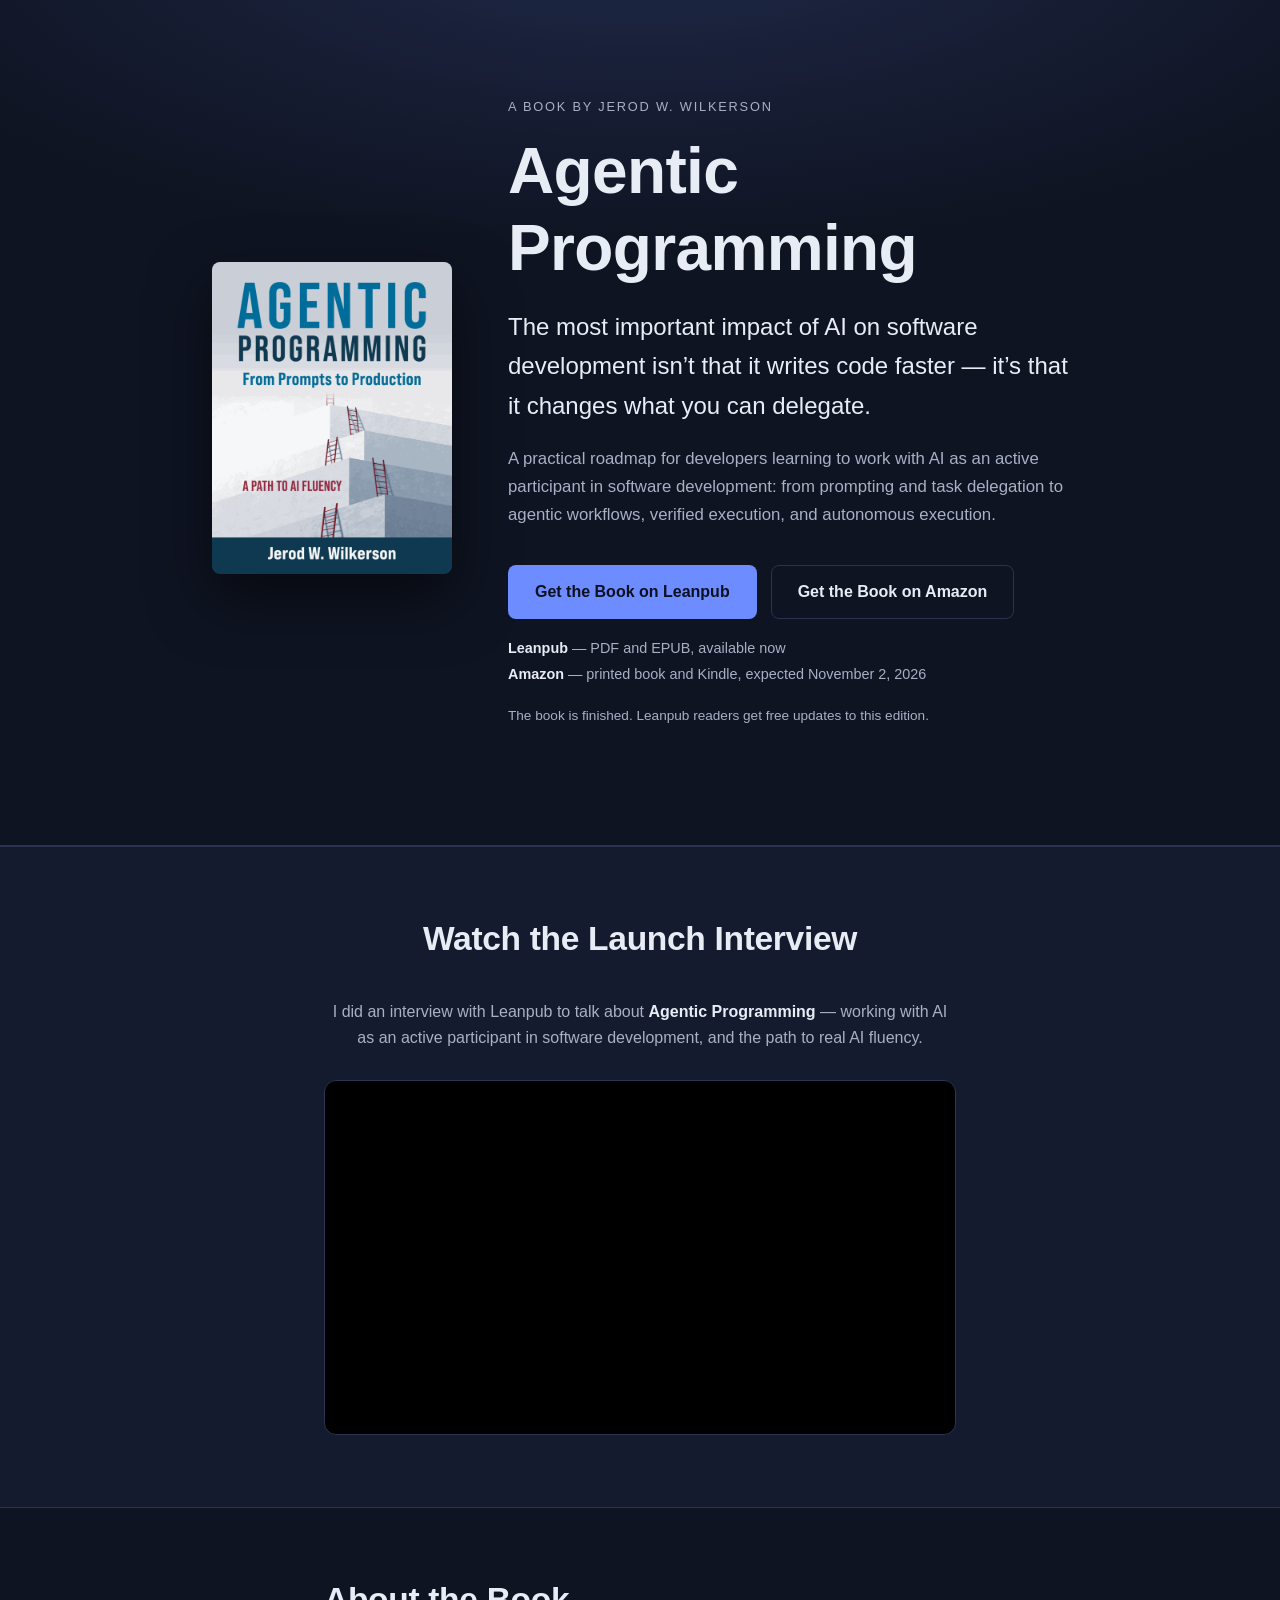
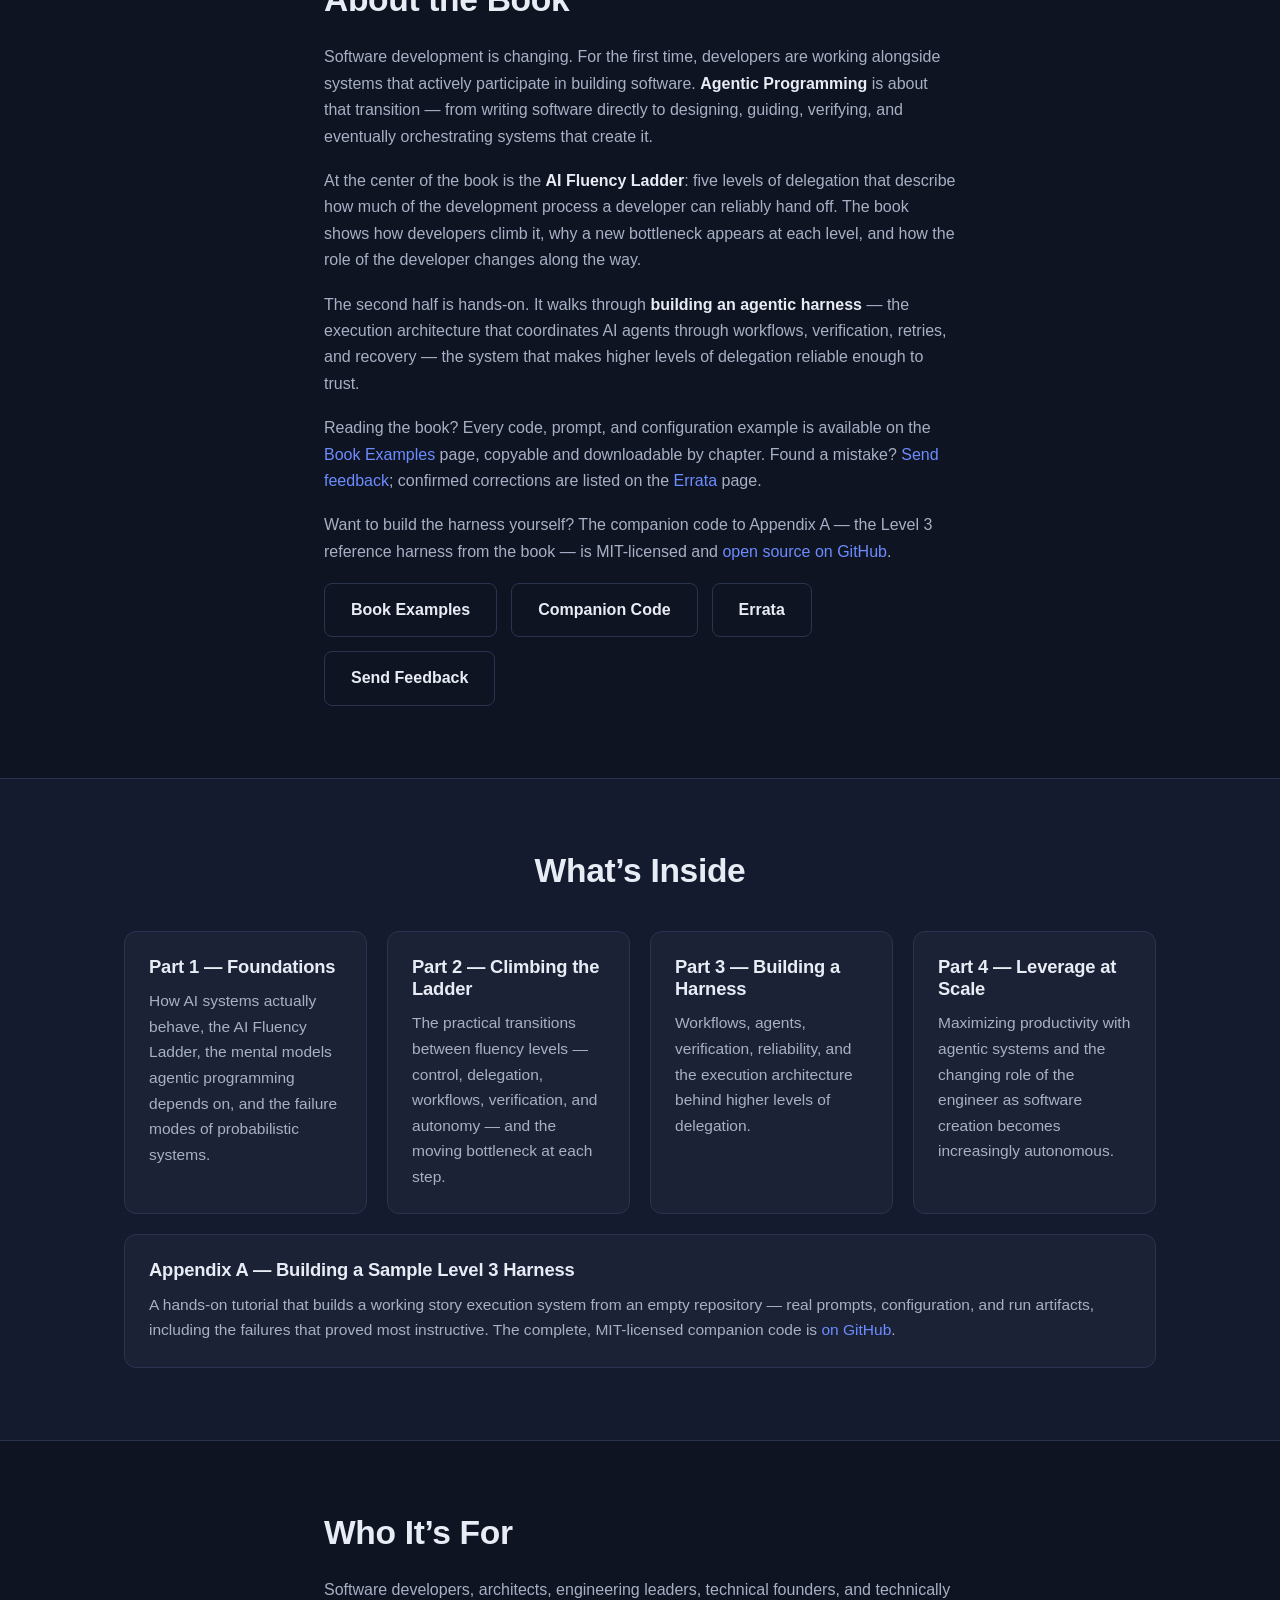
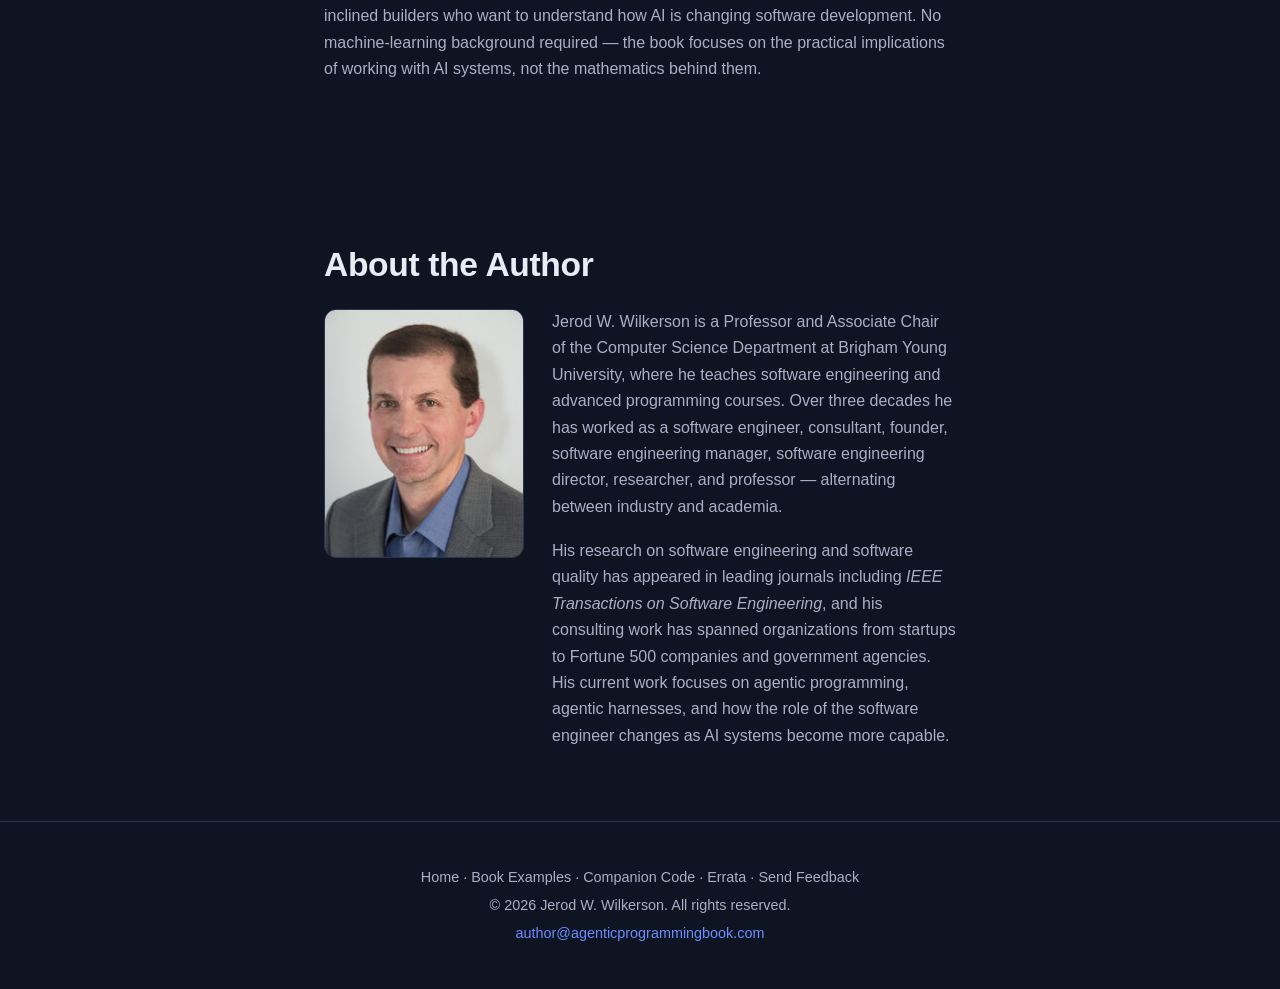
==== commit 6f658b42: "Update errata, feedback, and home page now that the book is finished Replace the errata pre-release " ====
--- a/index.html
+++ b/index.html
@@ -64,7 +64,7 @@
         <p>Software development is changing. For the first time, developers are working alongside systems that actively participate in building software. <strong>Agentic Programming</strong> is about that transition &mdash; from writing software directly to designing, guiding, verifying, and eventually orchestrating systems that create it.</p>
         <p>At the center of the book is the <strong>AI Fluency Ladder</strong>: five levels of delegation that describe how much of the development process a developer can reliably hand off. The book shows how developers climb it, why a new bottleneck appears at each level, and how the role of the developer changes along the way.</p>
         <p>The second half is hands-on. It walks through <strong>building an agentic harness</strong> &mdash; the execution architecture that coordinates AI agents through workflows, verification, retries, and recovery &mdash; the system that makes higher levels of delegation reliable enough to trust.</p>
-        <p>Reading the book? Every code, prompt, and configuration example is available on the <a href="/examples/">Book Examples</a> page, copyable and downloadable by chapter. Feedback on any chapter is welcome &mdash; it shapes the final edition &mdash; and post-print corrections will appear on the <a href="/errata/">Errata</a> page.</p>
+        <p>Reading the book? Every code, prompt, and configuration example is available on the <a href="/examples/">Book Examples</a> page, copyable and downloadable by chapter. Found a mistake? <a href="/feedback/">Send feedback</a>; confirmed corrections are listed on the <a href="/errata/">Errata</a> page.</p>
         <p>Want to build the harness yourself? The companion code to Appendix A &mdash; the Level&nbsp;3 reference harness from the book &mdash; is MIT-licensed and <a href="https://github.com/jerodw/level-five" target="_blank" rel="noopener noreferrer">open source on GitHub</a>.</p>
         <div class="cta-row cta-row-left">
           <a class="btn btn-secondary" href="/examples/">Book Examples</a>
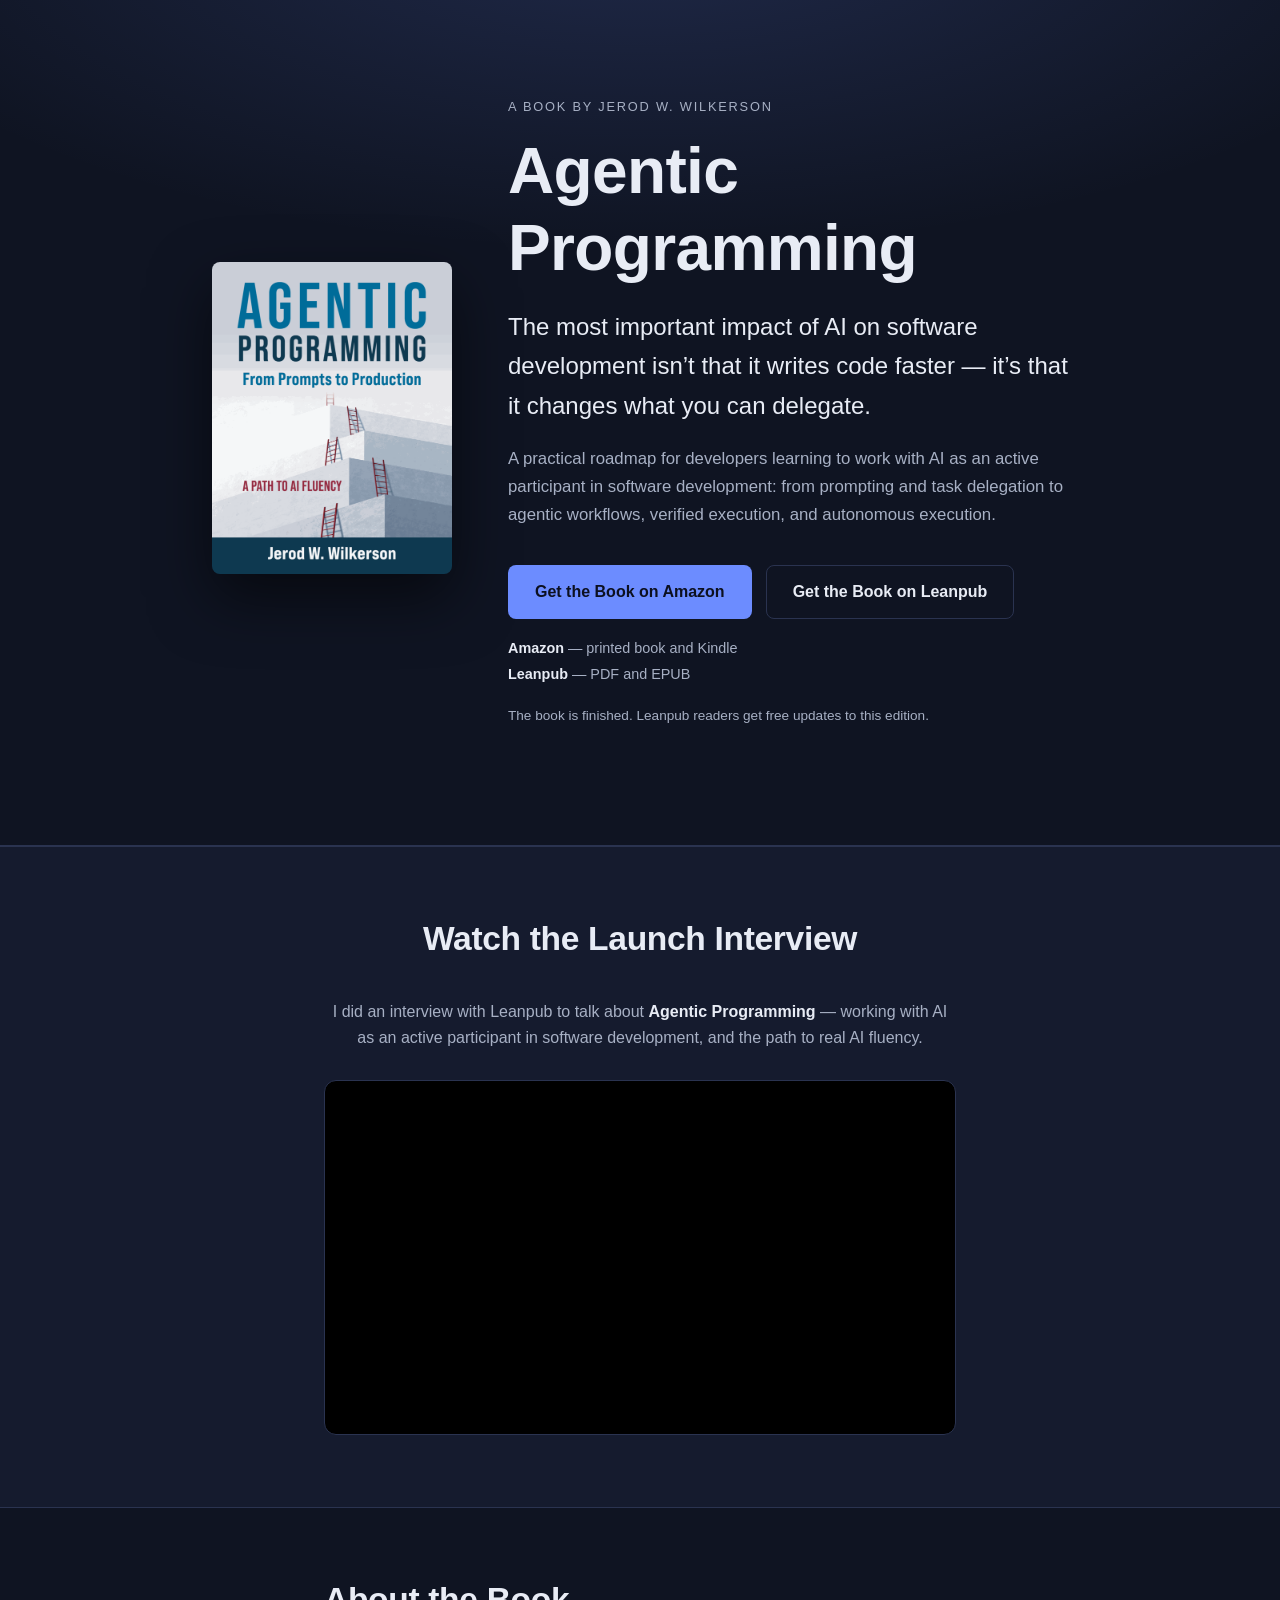
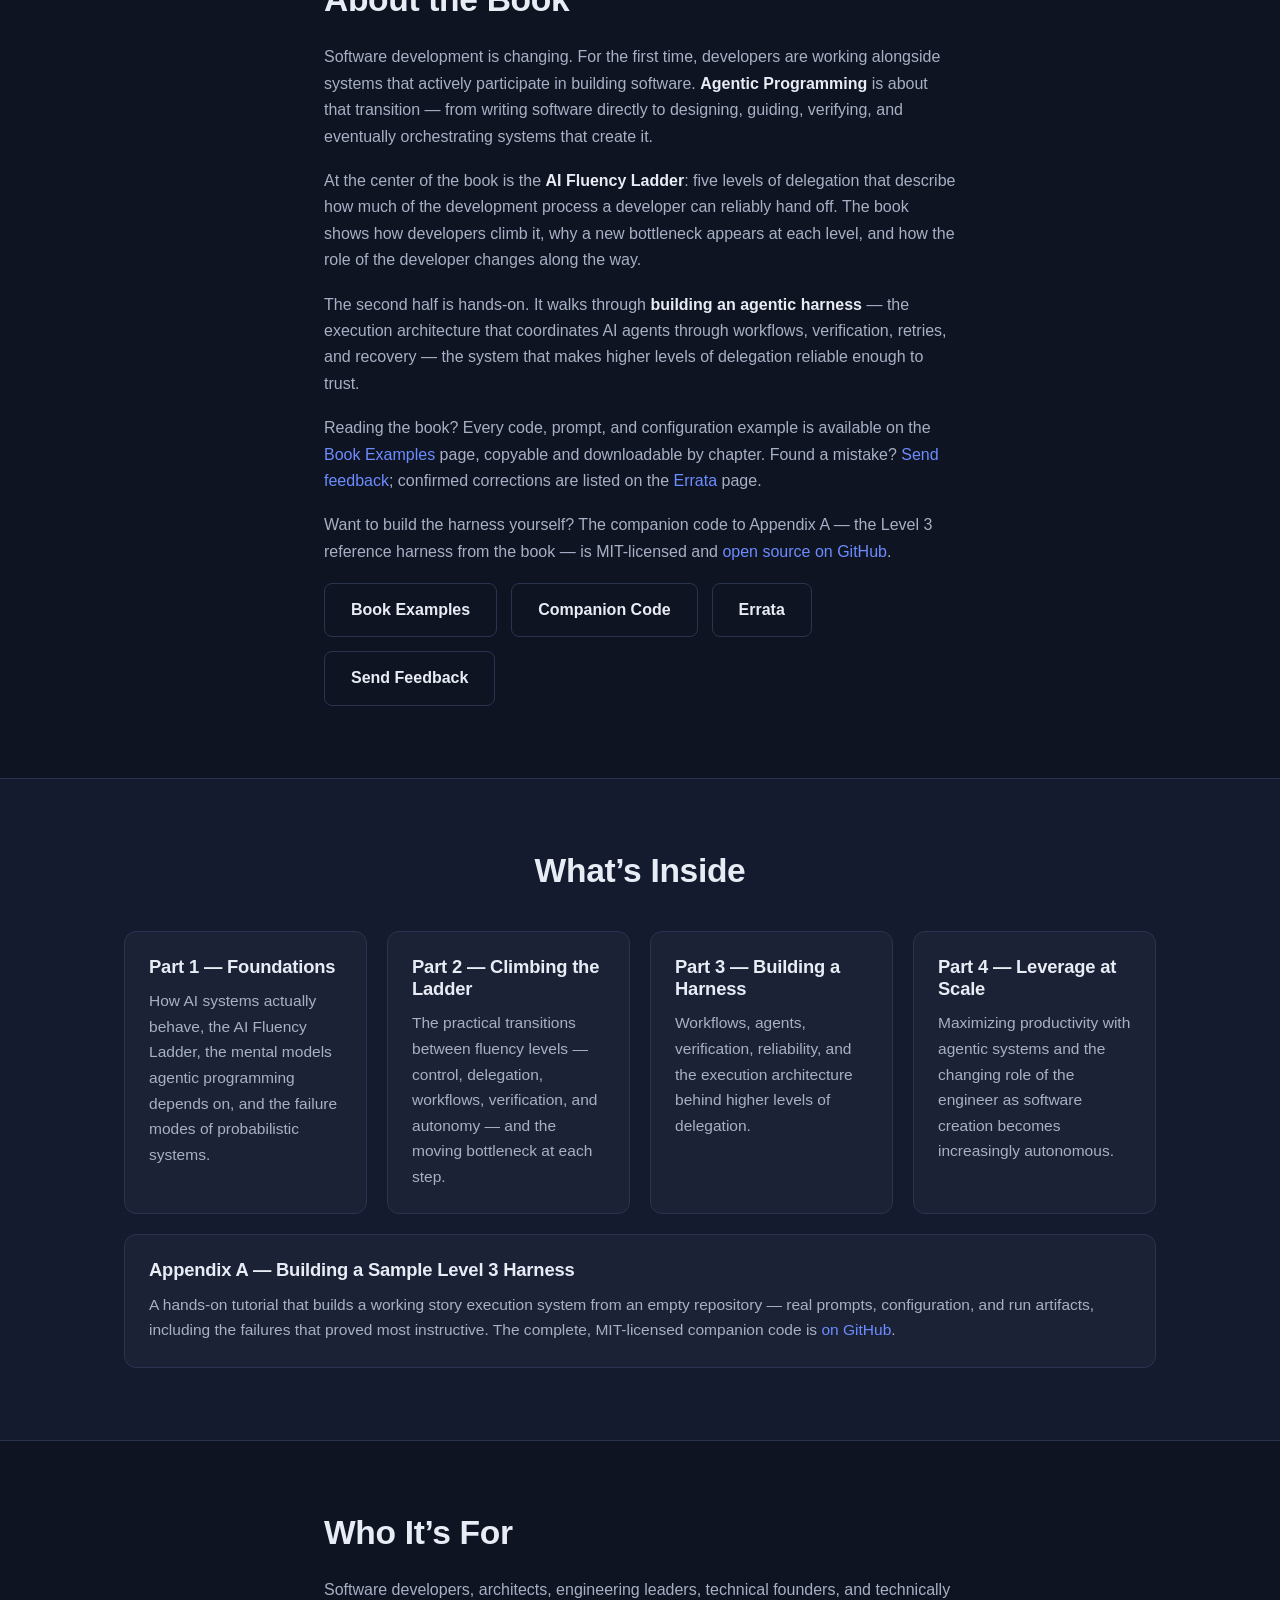
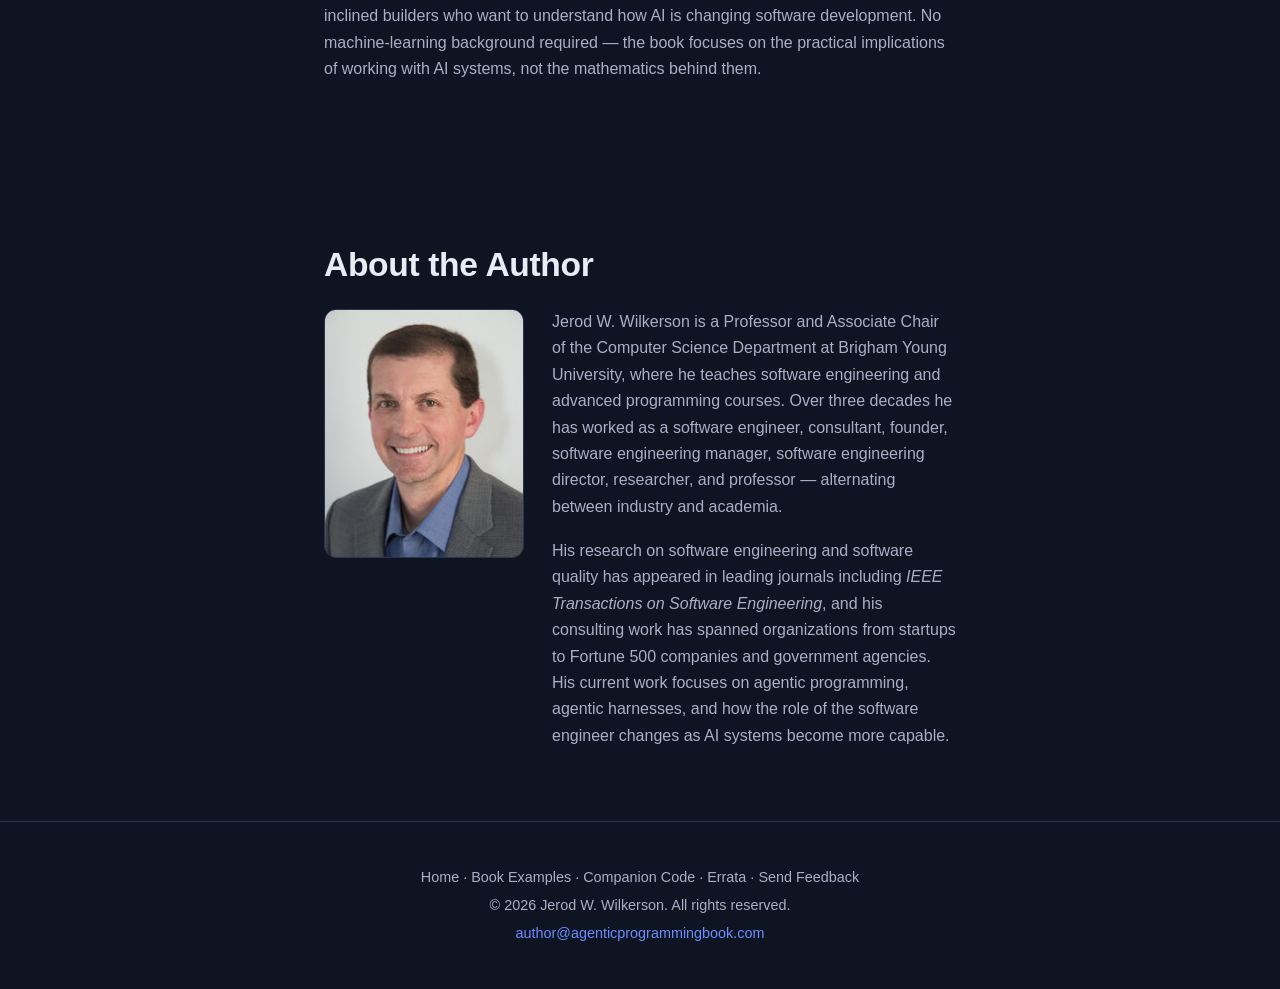
==== commit 12a68bb5: "Link the Amazon listing and make Amazon the primary button The print and Kindle editions are live, s" ====
--- a/index.html
+++ b/index.html
@@ -33,14 +33,16 @@
       <p class="subtitle">A practical roadmap for developers learning to work with AI as an active participant in software development: from prompting and task delegation to agentic workflows, verified execution, and autonomous execution.</p>
 
       <div class="cta-row">
-        <a class="btn btn-primary" href="https://leanpub.com/agenticprogramming" target="_blank" rel="noopener noreferrer">
+        <a class="btn btn-primary" href="https://www.amazon.com/dp/B0HPZ8MKCX?spcref=PRINT_LISTING" target="_blank" rel="noopener noreferrer">
+          Get the Book on Amazon
+        </a>
+        <a class="btn btn-secondary" href="https://leanpub.com/agenticprogramming" target="_blank" rel="noopener noreferrer">
           Get the Book on Leanpub
         </a>
-        <button type="button" class="btn btn-secondary" id="amazon-btn" aria-haspopup="dialog">Get the Book on Amazon</button>
       </div>
       <ul class="formats">
-        <li><strong>Leanpub</strong> &mdash; PDF and EPUB, available now</li>
-        <li><strong>Amazon</strong> &mdash; printed book and Kindle, expected November 2, 2026</li>
+        <li><strong>Amazon</strong> &mdash; printed book and Kindle</li>
+        <li><strong>Leanpub</strong> &mdash; PDF and EPUB</li>
       </ul>
       <p class="cta-note">The book is finished. Leanpub readers get free updates to this edition.</p>
       </div>
@@ -131,27 +133,5 @@
       <p><a href="mailto:author@agenticprogrammingbook.com">author@agenticprogrammingbook.com</a></p>
     </div>
   </footer>
-
-  <dialog class="modal" id="amazon-dialog" aria-labelledby="amazon-dialog-title">
-    <h2 id="amazon-dialog-title">Coming Soon to Amazon</h2>
-    <p>The printed book and Kindle edition are expected to be available on Amazon on <strong>November 2, 2026</strong>.</p>
-    <p>The PDF and EPUB editions are available now on <a href="https://leanpub.com/agenticprogramming" target="_blank" rel="noopener noreferrer">Leanpub</a>.</p>
-    <form method="dialog" class="modal-actions">
-      <button class="btn btn-primary" autofocus>OK</button>
-    </form>
-  </dialog>
-
-  <script>
-    (function () {
-      var dialog = document.getElementById('amazon-dialog');
-      document.getElementById('amazon-btn').addEventListener('click', function () {
-        dialog.showModal();
-      });
-      // Close when the backdrop (outside the dialog box) is clicked.
-      dialog.addEventListener('click', function (e) {
-        if (e.target === dialog) dialog.close();
-      });
-    })();
-  </script>
 </body>
 </html>
--- a/styles.css
+++ b/styles.css
@@ -219,23 +219,6 @@
 .formats li { margin: 2px 0; }
 .formats strong { color: var(--text); }
 
-/* Popup dialog (Amazon availability) */
-.modal {
-  max-width: 440px;
-  width: calc(100% - 32px);
-  padding: 28px 28px 24px;
-  border: 1px solid var(--border);
-  border-radius: 12px;
-  background: var(--surface);
-  color: var(--text);
-  box-shadow: 0 24px 60px rgba(0, 0, 0, 0.55);
-}
-.modal::backdrop { background: rgba(5, 8, 16, 0.7); }
-.modal h2 { margin: 0 0 14px; font-size: 1.4rem; }
-.modal p { color: var(--muted); margin: 0 0 14px; }
-.modal p strong { color: var(--text); }
-.modal-actions { display: flex; justify-content: flex-end; margin: 22px 0 0; }
-
 /* Feedback form (/feedback) */
 .feedback-title {
   font-size: clamp(2rem, 5vw, 3rem);
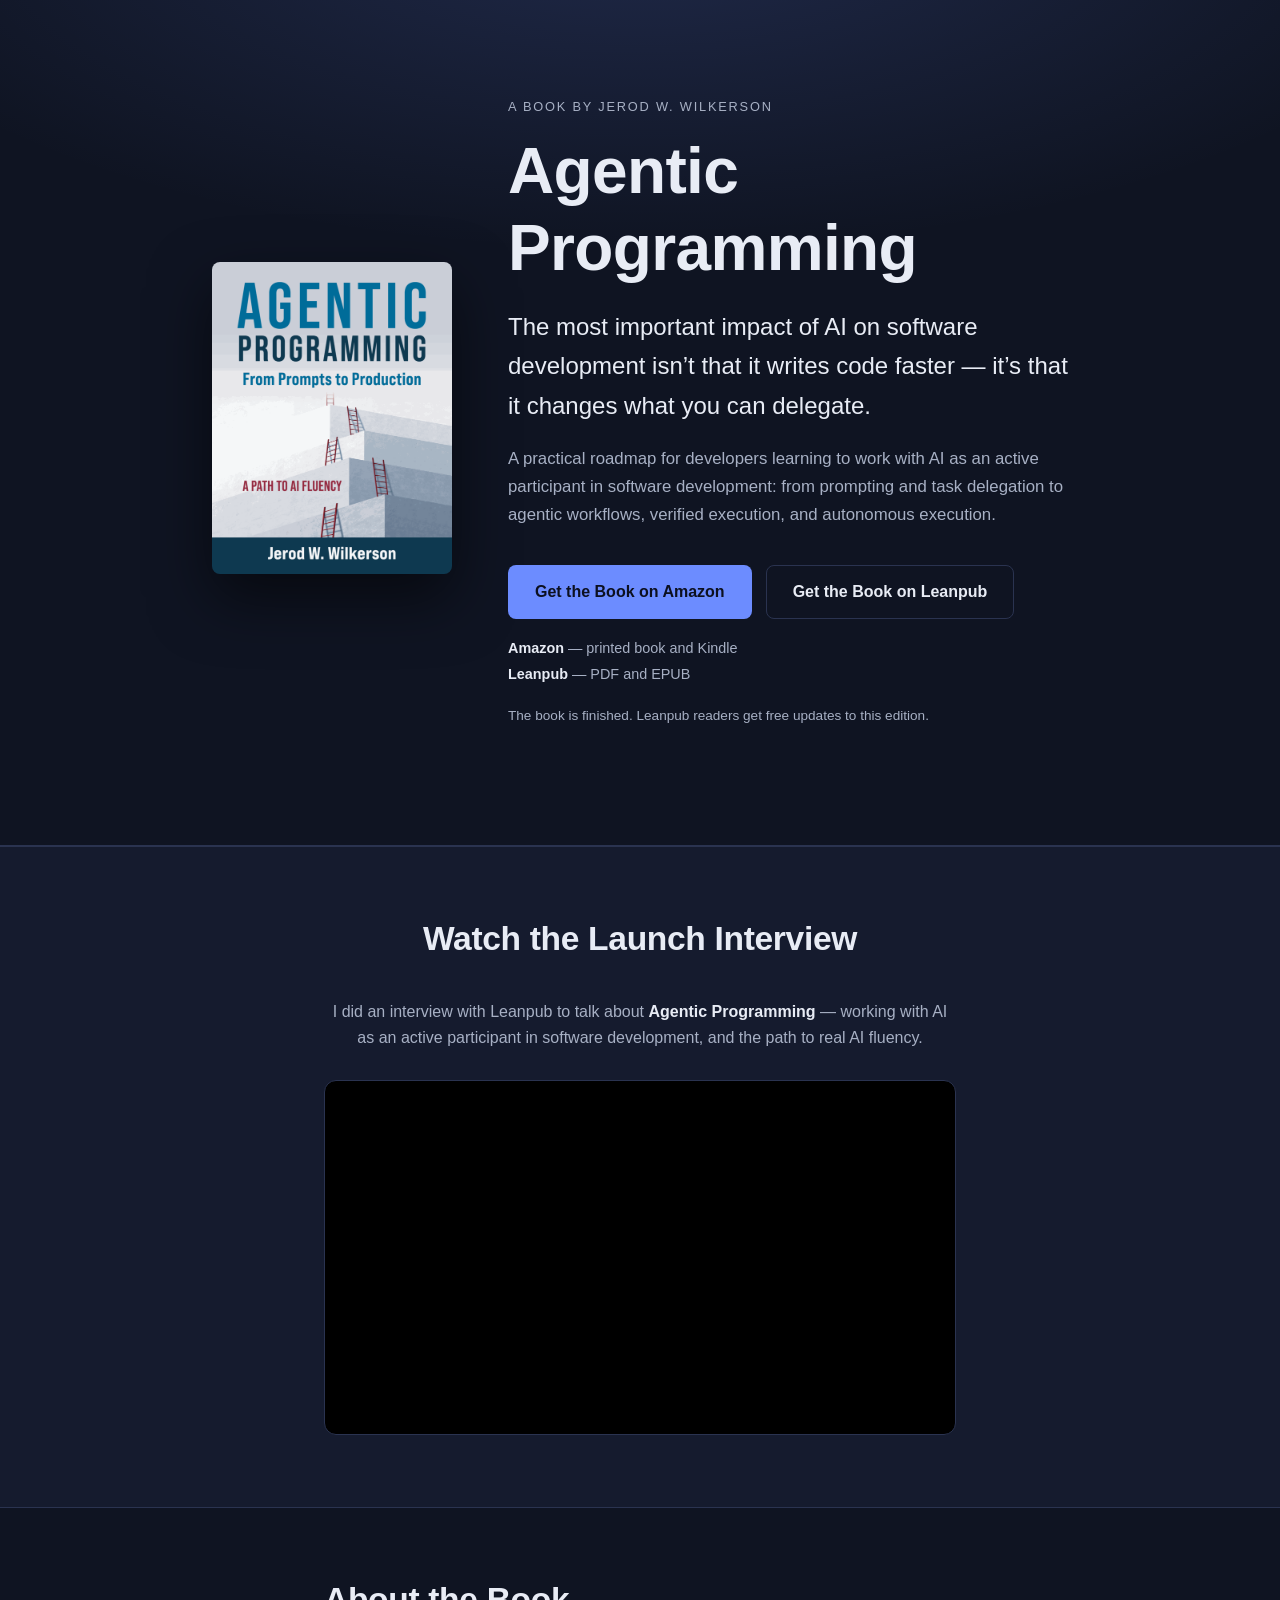
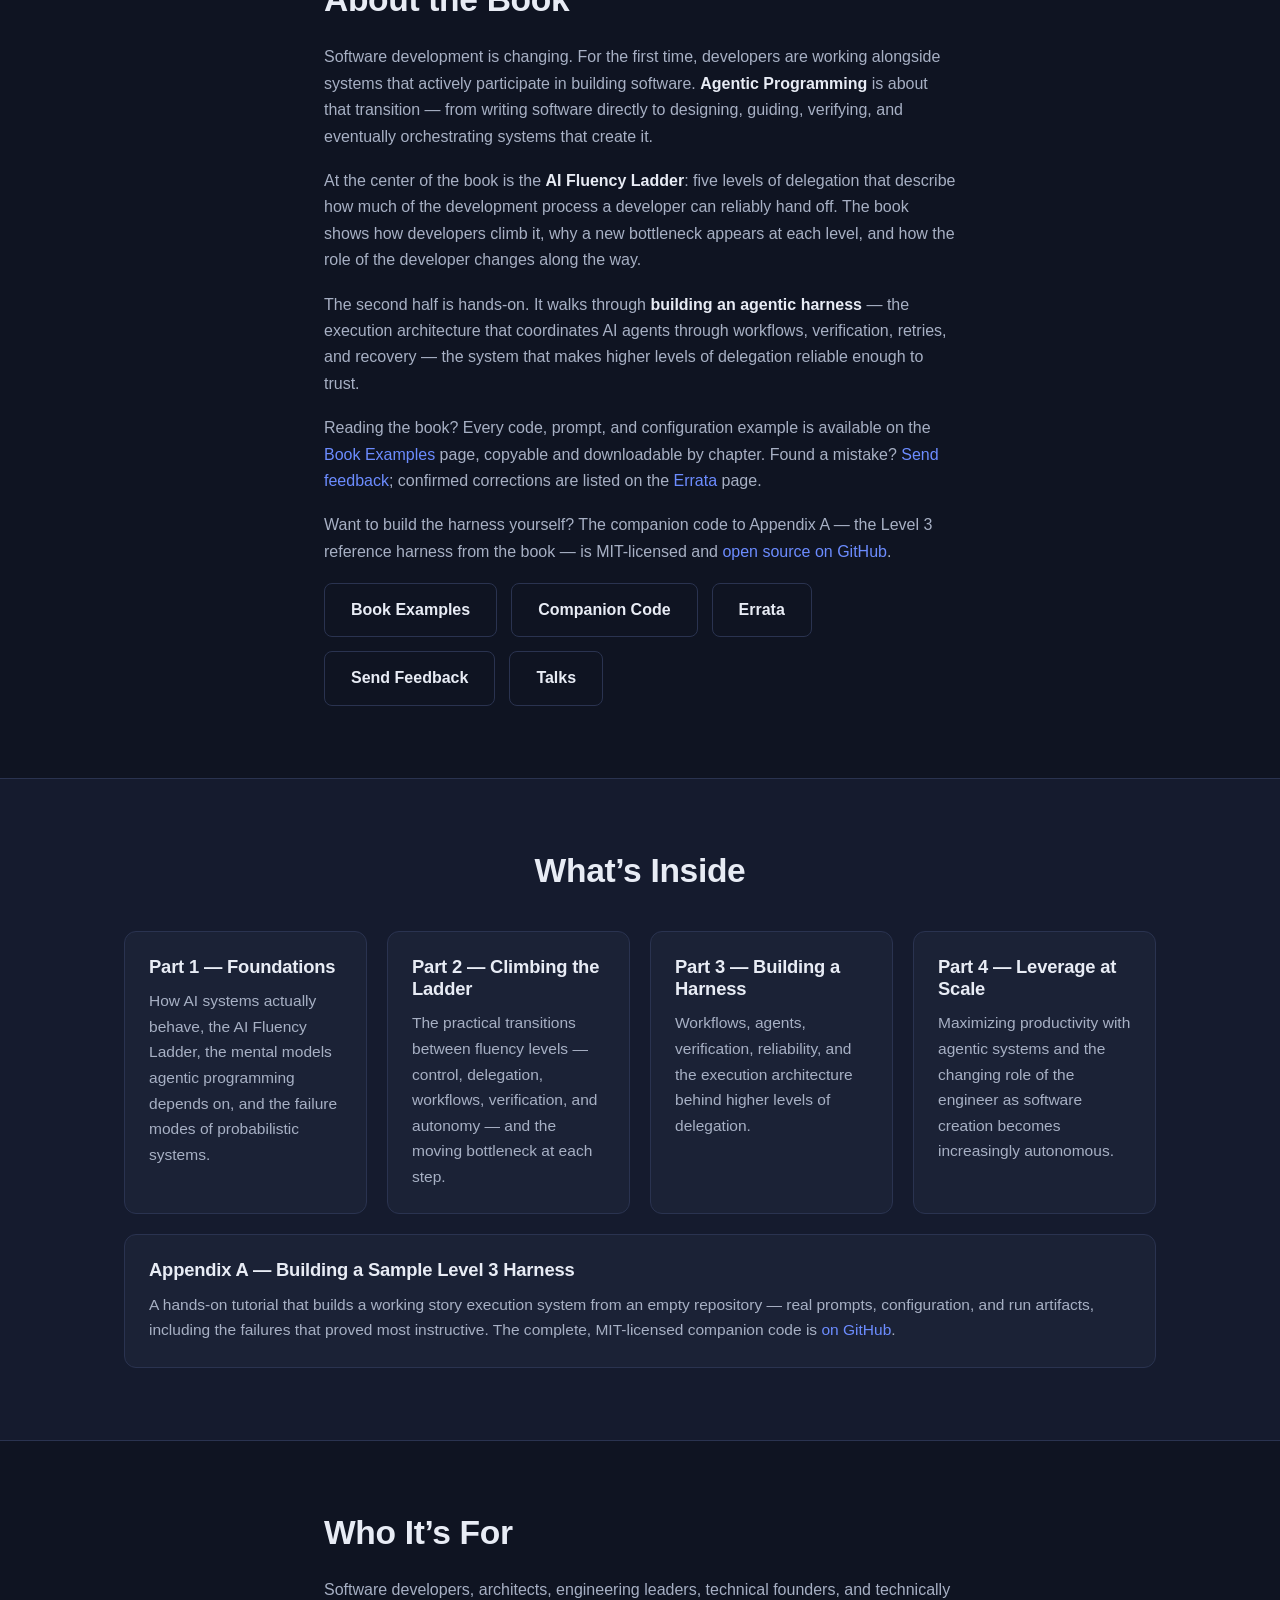
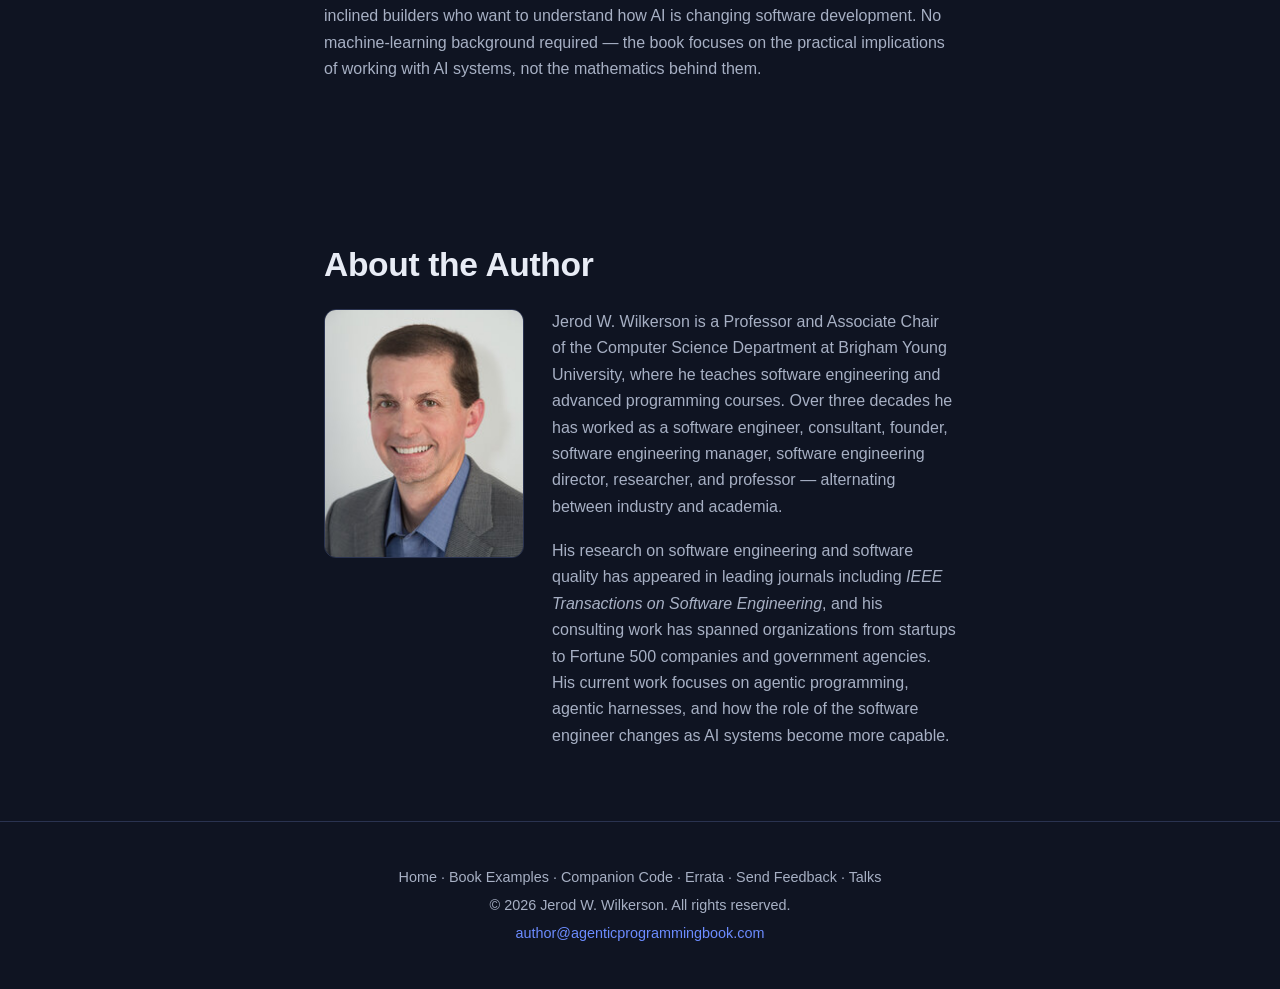
==== commit 3a467d4e: "Add a Talks page with slides and resources for Climbing the AI Fluency Ladder /talks is the URL prin" ====
--- a/index.html
+++ b/index.html
@@ -73,6 +73,7 @@
           <a class="btn btn-secondary" href="https://github.com/jerodw/level-five" target="_blank" rel="noopener noreferrer">Companion Code</a>
           <a class="btn btn-secondary" href="/errata/">Errata</a>
           <a class="btn btn-secondary" href="/feedback/">Send Feedback</a>
+          <a class="btn btn-secondary" href="/talks/">Talks</a>
         </div>
       </div>
     </section>
@@ -128,7 +129,7 @@
 
   <footer class="footer">
     <div class="container">
-      <p class="footer-nav"><a href="/">Home</a> &middot; <a href="/examples/">Book Examples</a> &middot; <a href="https://github.com/jerodw/level-five" target="_blank" rel="noopener noreferrer">Companion Code</a> &middot; <a href="/errata/">Errata</a> &middot; <a href="/feedback/">Send Feedback</a></p>
+      <p class="footer-nav"><a href="/">Home</a> &middot; <a href="/examples/">Book Examples</a> &middot; <a href="https://github.com/jerodw/level-five" target="_blank" rel="noopener noreferrer">Companion Code</a> &middot; <a href="/errata/">Errata</a> &middot; <a href="/feedback/">Send Feedback</a> &middot; <a href="/talks/">Talks</a></p>
       <p>&copy; 2026 Jerod W. Wilkerson. All rights reserved.</p>
       <p><a href="mailto:author@agenticprogrammingbook.com">author@agenticprogrammingbook.com</a></p>
     </div>
--- a/styles.css
+++ b/styles.css
@@ -568,3 +568,65 @@
     font-size: 1rem;
   }
 }
+
+/* Talks (/talks) — visitors arrive from a QR code on a phone, so the home link
+   sits at the top and the slides download comes before everything else. */
+.topbar {
+  border-bottom: 1px solid var(--border);
+  background: var(--bg-alt);
+}
+.topbar-home {
+  display: inline-block;
+  padding: 14px 0;
+  color: var(--muted);
+  font-weight: 600;
+  font-size: 0.95rem;
+}
+.topbar-home:hover { color: var(--accent-hover); text-decoration: none; }
+
+.talks-section { padding-top: 40px; }
+
+.talk {
+  margin-top: 36px;
+  padding-top: 32px;
+  border-top: 1px solid var(--border);
+}
+.talk-title { margin: 0 0 8px; }
+.section .talk-subtitle { color: var(--text); margin: 0 0 24px; }
+
+.talk-slides { margin: 0 0 10px; }
+.btn-block { display: block; width: 100%; text-align: center; padding: 16px 26px; font-size: 1.05rem; }
+.section .talk-notice { font-size: 0.85rem; margin: 0 0 28px; }
+
+.talk-subhead { font-size: 1.15rem; margin: 36px 0 14px; color: var(--text); }
+
+.resource-list { list-style: none; padding: 0; margin: 0; }
+.resource-list li { margin: 0 0 12px; }
+.resource {
+  display: block;
+  padding: 16px 20px;
+  background: var(--surface);
+  border: 1px solid var(--border);
+  border-radius: 12px;
+}
+.resource:hover { border-color: var(--accent); text-decoration: none; }
+.resource-name { display: block; font-weight: 600; color: var(--text); }
+.resource:hover .resource-name { color: var(--accent-hover); }
+.resource-desc { display: block; font-size: 0.93rem; color: var(--muted); }
+
+.ladder-figure { display: block; margin-top: 8px; }
+.ladder-figure img {
+  display: block;
+  width: 100%;
+  height: auto;
+  border-radius: 12px;
+  border: 1px solid var(--border);
+}
+
+.talks-book {
+  margin-top: 56px;
+  padding-top: 32px;
+  border-top: 1px solid var(--border);
+}
+.talks-book h2 { font-size: clamp(1.4rem, 2.6vw, 1.8rem); margin: 0 0 16px; }
+.talks-book .talks-connect { margin-top: 40px; }
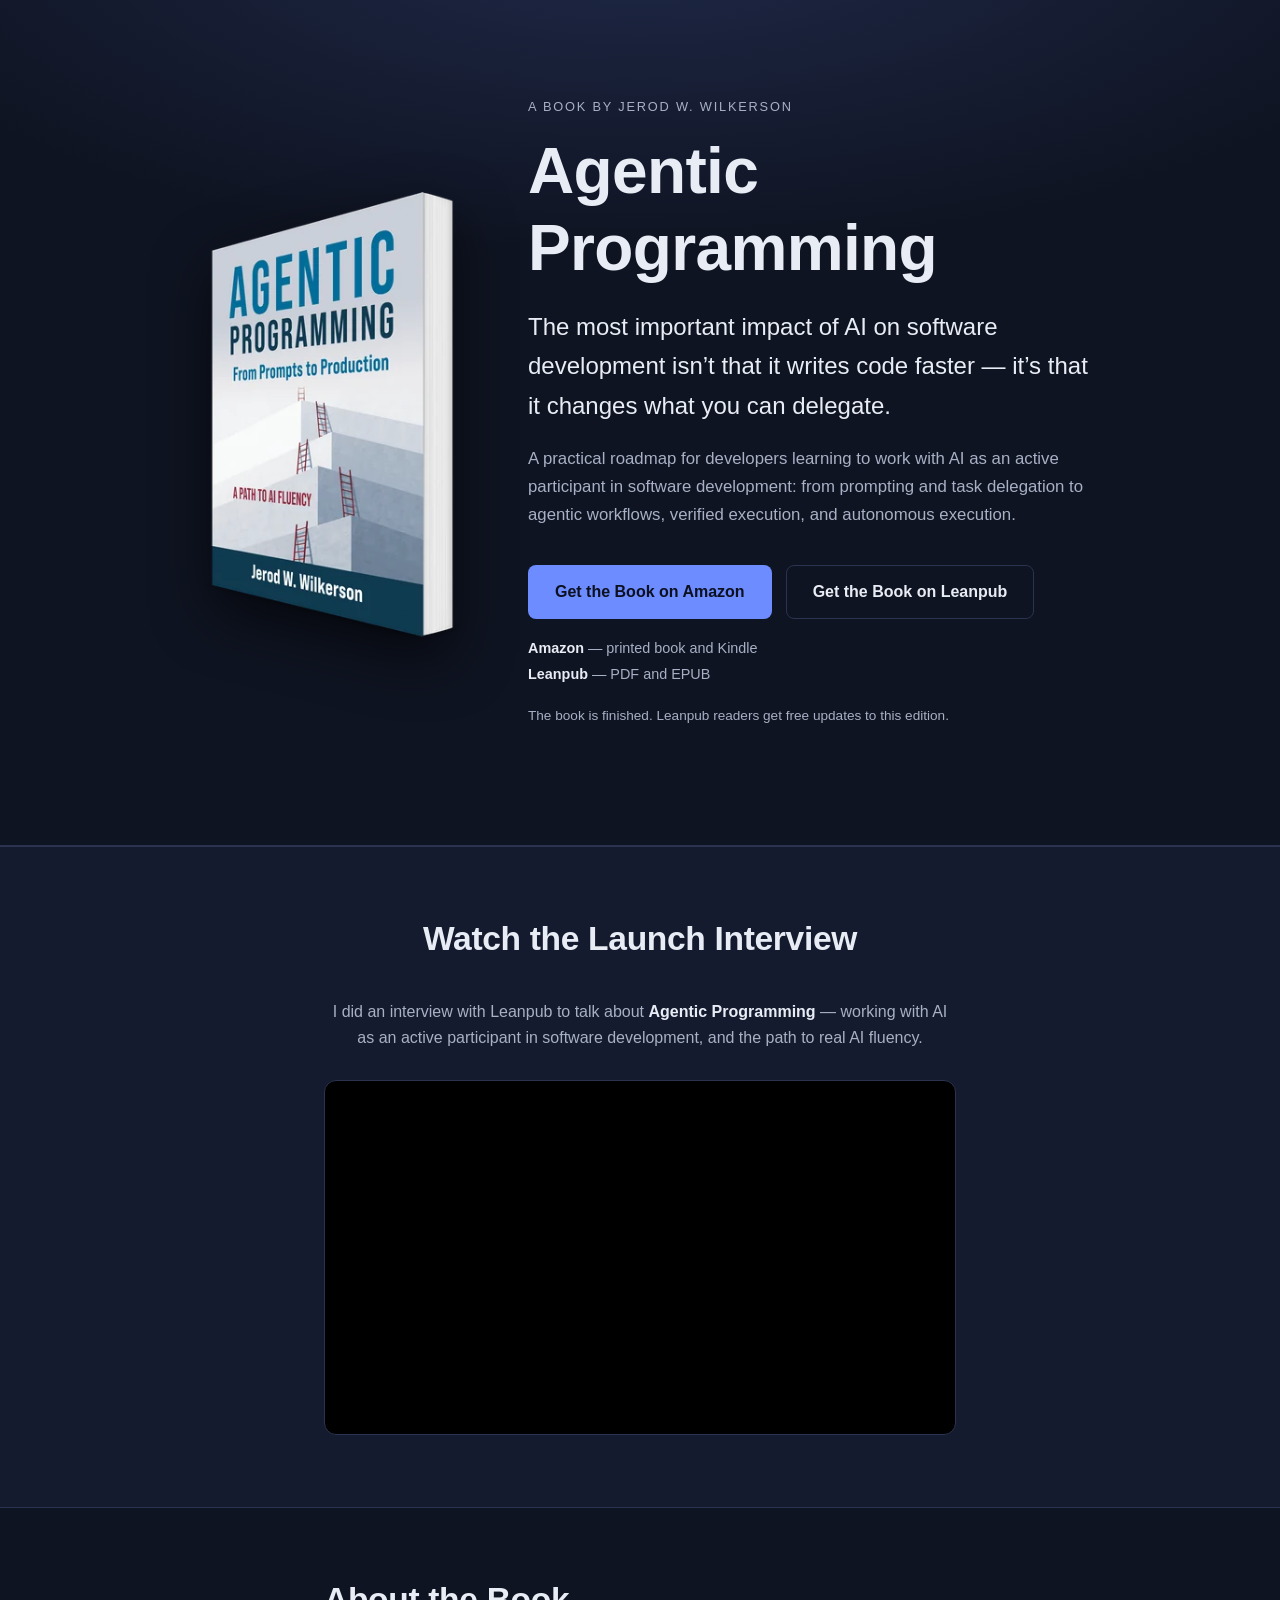
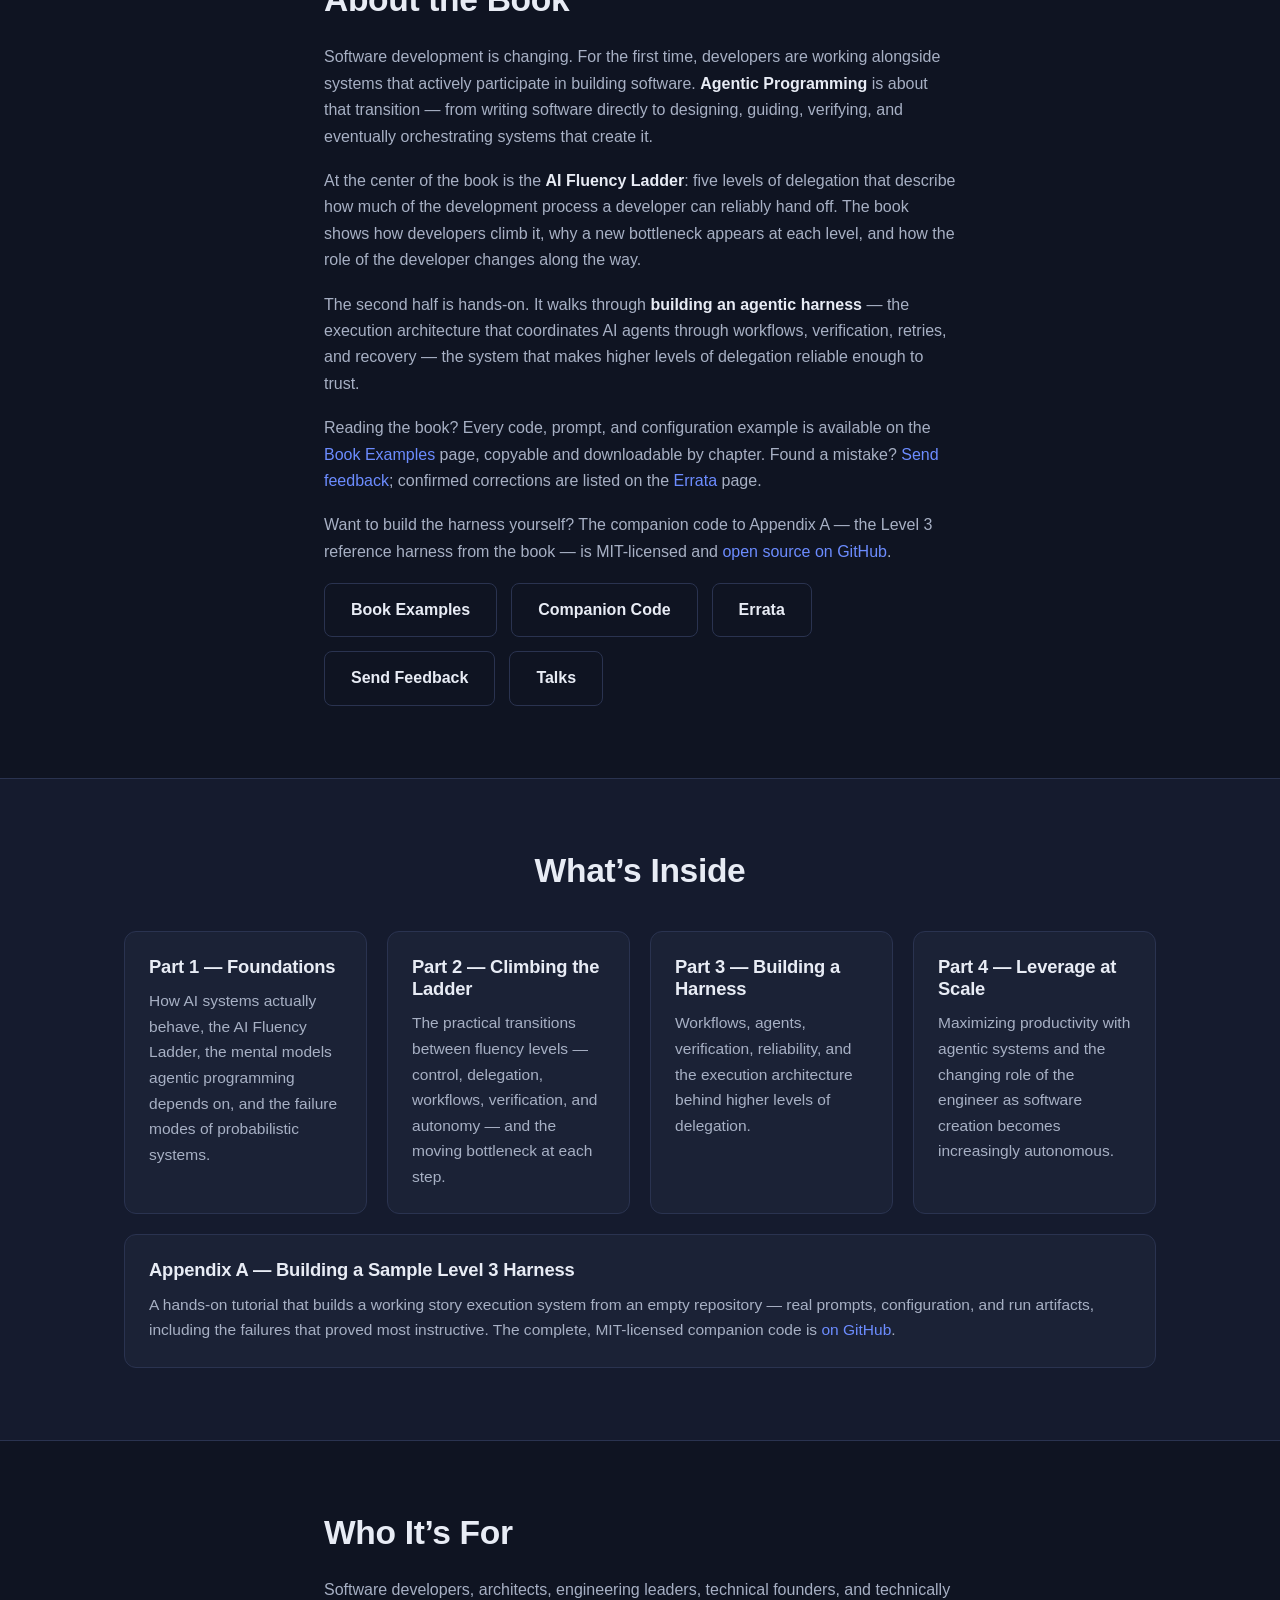
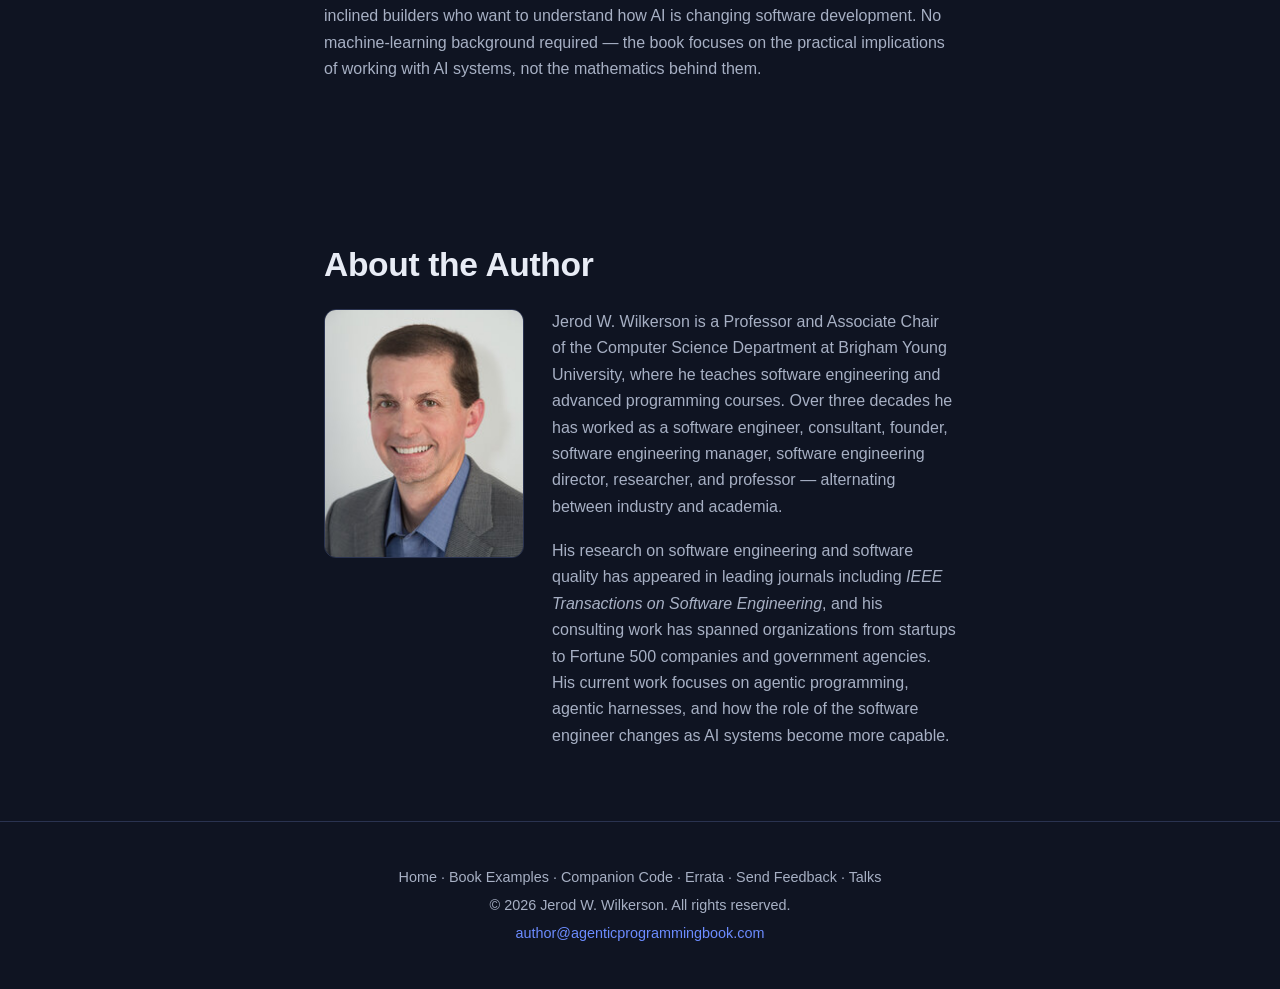
==== commit 1d5efde4: "Use the 3D printed-book mockup as the home page cover image WebP with transparency at 300w/600w via " ====
--- a/index.html
+++ b/index.html
@@ -25,7 +25,7 @@
 <body>
   <header class="hero">
     <div class="container hero-grid">
-      <img class="hero-cover" src="images/cover-web.png" width="600" height="781" alt="Cover of Agentic Programming by Jerod W. Wilkerson">
+      <img class="hero-cover" src="images/cover-3d-600.webp" srcset="images/cover-3d-300.webp 300w, images/cover-3d-600.webp 600w" sizes="(max-width: 820px) 200px, 280px" width="600" height="967" alt="The printed book Agentic Programming by Jerod W. Wilkerson">
       <div class="hero-copy">
       <p class="eyebrow">A book by Jerod W. Wilkerson</p>
       <h1>Agentic Programming</h1>
--- a/styles.css
+++ b/styles.css
@@ -120,11 +120,12 @@
 }
 .hero-cover {
   flex: 0 0 auto;
-  width: 240px;
+  width: 280px;
   max-width: 100%;
   height: auto;
-  border-radius: 8px;
-  box-shadow: 0 24px 60px rgba(0, 0, 0, 0.55);
+  /* 3D mockup with a transparent background: the shadow follows the book's
+     shape rather than a box, so it doesn't look like it's floating. */
+  filter: drop-shadow(0 22px 28px rgba(0, 0, 0, 0.6));
 }
 .hero-copy { max-width: 560px; }
 .hero-copy .tagline,
